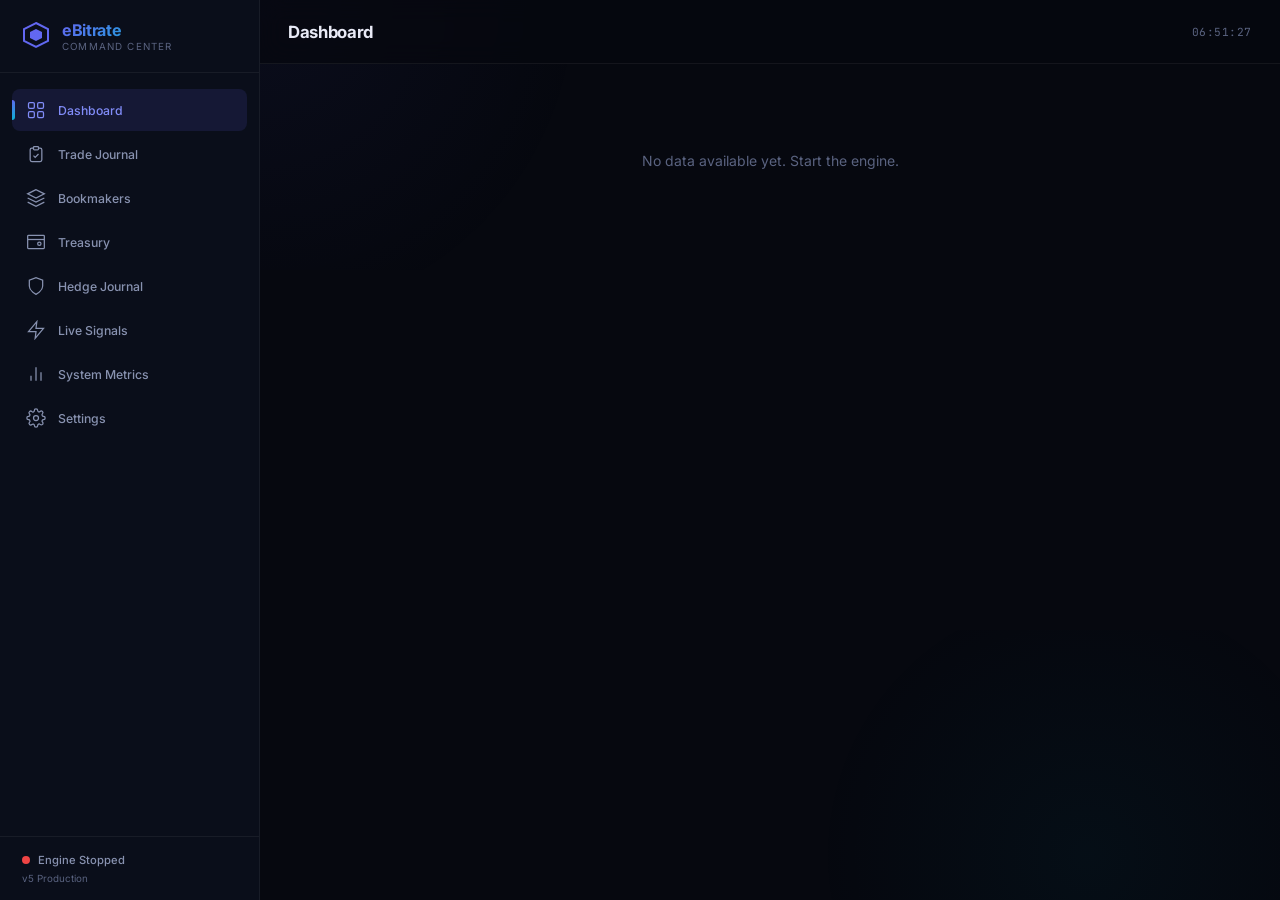
==== frontend/index.html @ 823dd06a "Initial commit - Connected Arb Engine and Dashboard" ====
<!DOCTYPE html>
<html lang="en">
<head>
    <meta charset="UTF-8">
    <meta name="viewport" content="width=device-width, initial-scale=1.0">
    <title>eBitrate — Arbitrage Command Center</title>
    <meta name="description" content="Real-time arbitrage trading dashboard for cross-bookmaker execution">
    <link rel="preconnect" href="https://fonts.googleapis.com">
    <link rel="preconnect" href="https://fonts.gstatic.com" crossorigin>
    <link href="https://fonts.googleapis.com/css2?family=Inter:wght@300;400;500;600;700;800&family=JetBrains+Mono:wght@400;500;600&display=swap" rel="stylesheet">
    <link rel="stylesheet" href="style.css">
</head>
<body>
    <!-- Sidebar Navigation -->
    <aside class="sidebar" id="sidebar">
        <div class="sidebar-brand">
            <div class="brand-icon">
                <svg width="28" height="28" viewBox="0 0 28 28" fill="none">
                    <path d="M14 2L26 8V20L14 26L2 20V8L14 2Z" stroke="url(#grad1)" stroke-width="2" fill="none"/>
                    <path d="M14 8L20 11V17L14 20L8 17V11L14 8Z" fill="url(#grad1)"/>
                    <defs><linearGradient id="grad1" x1="0" y1="0" x2="28" y2="28">
                        <stop offset="0%" stop-color="#6366f1"/>
                        <stop offset="100%" stop-color="#06b6d4"/>
                    </linearGradient></defs>
                </svg>
            </div>
            <div class="brand-text">
                <span class="brand-name">eBitrate</span>
                <span class="brand-sub">Command Center</span>
            </div>
        </div>

        <nav class="sidebar-nav">
            <a href="#dashboard" class="nav-item active" data-page="dashboard">
                <svg class="nav-icon" viewBox="0 0 24 24" fill="none" stroke="currentColor" stroke-width="1.5"><rect x="3" y="3" width="7" height="7" rx="1.5"/><rect x="14" y="3" width="7" height="7" rx="1.5"/><rect x="3" y="14" width="7" height="7" rx="1.5"/><rect x="14" y="14" width="7" height="7" rx="1.5"/></svg>
                <span>Dashboard</span>
            </a>
            <a href="#trades" class="nav-item" data-page="trades">
                <svg class="nav-icon" viewBox="0 0 24 24" fill="none" stroke="currentColor" stroke-width="1.5"><path d="M9 5H7a2 2 0 00-2 2v12a2 2 0 002 2h10a2 2 0 002-2V7a2 2 0 00-2-2h-2"/><rect x="9" y="3" width="6" height="4" rx="1"/><path d="M9 14l2 2 4-4"/></svg>
                <span>Trade Journal</span>
            </a>
            <a href="#bookmakers" class="nav-item" data-page="bookmakers">
                <svg class="nav-icon" viewBox="0 0 24 24" fill="none" stroke="currentColor" stroke-width="1.5"><path d="M12 2L2 7l10 5 10-5-10-5z"/><path d="M2 17l10 5 10-5"/><path d="M2 12l10 5 10-5"/></svg>
                <span>Bookmakers</span>
            </a>
            <a href="#treasury" class="nav-item" data-page="treasury">
                <svg class="nav-icon" viewBox="0 0 24 24" fill="none" stroke="currentColor" stroke-width="1.5"><path d="M21 4H3a1 1 0 00-1 1v14a1 1 0 001 1h18a1 1 0 001-1V5a1 1 0 00-1-1z"/><path d="M2 9h20"/><circle cx="16" cy="14" r="2"/></svg>
                <span>Treasury</span>
            </a>
            <a href="#hedges" class="nav-item" data-page="hedges">
                <svg class="nav-icon" viewBox="0 0 24 24" fill="none" stroke="currentColor" stroke-width="1.5"><path d="M12 22s8-4 8-10V5l-8-3-8 3v7c0 6 8 10 8 10z"/></svg>
                <span>Hedge Journal</span>
            </a>
            <a href="#signals" class="nav-item" data-page="signals">
                <svg class="nav-icon" viewBox="0 0 24 24" fill="none" stroke="currentColor" stroke-width="1.5"><polygon points="13 2 3 14 12 14 11 22 21 10 12 10 13 2"></polygon></svg>
                <span>Live Signals</span>
            </a>
            <a href="#metrics" class="nav-item" data-page="metrics">
                <svg class="nav-icon" viewBox="0 0 24 24" fill="none" stroke="currentColor" stroke-width="1.5"><path d="M18 20V10"/><path d="M12 20V4"/><path d="M6 20v-6"/></svg>
                <span>System Metrics</span>
            </a>
            <a href="#settings" class="nav-item" data-page="settings">
                <svg class="nav-icon" viewBox="0 0 24 24" fill="none" stroke="currentColor" stroke-width="1.5"><circle cx="12" cy="12" r="3"/><path d="M19.4 15a1.65 1.65 0 00.33 1.82l.06.06a2 2 0 010 2.83 2 2 0 01-2.83 0l-.06-.06a1.65 1.65 0 00-1.82-.33 1.65 1.65 0 00-1 1.51V21a2 2 0 01-4 0v-.09A1.65 1.65 0 009 19.4a1.65 1.65 0 00-1.82.33l-.06.06a2 2 0 01-2.83-2.83l.06-.06A1.65 1.65 0 004.68 15a1.65 1.65 0 00-1.51-1H3a2 2 0 010-4h.09A1.65 1.65 0 004.6 9a1.65 1.65 0 00-.33-1.82l-.06-.06a2 2 0 012.83-2.83l.06.06A1.65 1.65 0 009 4.68a1.65 1.65 0 001-1.51V3a2 2 0 014 0v.09a1.65 1.65 0 001 1.51 1.65 1.65 0 001.82-.33l.06-.06a2 2 0 012.83 2.83l-.06.06A1.65 1.65 0 0019.4 9a1.65 1.65 0 001.51 1H21a2 2 0 010 4h-.09a1.65 1.65 0 00-1.51 1z"/></svg>
                <span>Settings</span>
            </a>
        </nav>

        <div class="sidebar-footer">
            <div class="engine-status" id="engine-status">
                <span class="status-dot"></span>
                <span class="status-text">Connecting...</span>
            </div>
            <div class="sidebar-version">v5 Production</div>
        </div>
    </aside>

    <!-- Main Content -->
    <main class="main-content" id="main-content">
        <header class="top-bar">
            <button class="menu-toggle" id="menu-toggle" aria-label="Toggle menu">
                <svg viewBox="0 0 24 24" fill="none" stroke="currentColor" stroke-width="2"><path d="M3 12h18M3 6h18M3 18h18"/></svg>
            </button>
            <h1 class="page-title" id="page-title">Dashboard</h1>
            <div class="top-bar-right">
                <div class="refresh-indicator" id="refresh-indicator">
                    <svg class="spin-icon" viewBox="0 0 24 24" fill="none" stroke="currentColor" stroke-width="2"><path d="M21 12a9 9 0 11-6.22-8.56"/><path d="M21 3v5h-5"/></svg>
                </div>
                <div class="top-bar-clock" id="top-clock"></div>
            </div>
        </header>

        <div class="page-container" id="page-container">
            <!-- Pages rendered dynamically by app.js -->
            <div class="loading-state">
                <div class="loader"></div>
                <p>Loading dashboard...</p>
            </div>
        </div>
    </main>

    <script src="app.js"></script>
</body>
</html>
---- frontend/style.css ----
/* ═══════════════════════════════════════════════════════════════
   eBitrate — Command Center Design System
   Dark glassmorphism + gradient accents + micro-animations
   ═══════════════════════════════════════════════════════════════ */

/* ── Reset & Variables ──────────────────────────────────────── */
*, *::before, *::after { box-sizing: border-box; margin: 0; padding: 0; }

:root {
    /* Surface */
    --bg-root:        #06080f;
    --bg-sidebar:     #0a0e1a;
    --bg-card:        rgba(15, 20, 40, 0.65);
    --bg-card-hover:  rgba(20, 28, 55, 0.75);
    --bg-input:       rgba(15, 18, 35, 0.8);
    --bg-table-row:   rgba(12, 16, 30, 0.5);
    --bg-table-hover: rgba(25, 32, 60, 0.6);

    /* Borders */
    --border:         rgba(99, 102, 241, 0.12);
    --border-bright:  rgba(99, 102, 241, 0.3);
    --glass-border:   rgba(255, 255, 255, 0.06);

    /* Text */
    --text-primary:   #e8eaf6;
    --text-secondary: #8892b0;
    --text-muted:     #5a6380;
    --text-inverse:   #0a0e1a;

    /* Accents */
    --accent:         #6366f1;
    --accent-bright:  #818cf8;
    --accent-glow:    rgba(99, 102, 241, 0.25);
    --cyan:           #06b6d4;
    --cyan-glow:      rgba(6, 182, 212, 0.2);

    /* Semantic */
    --green:          #10b981;
    --green-soft:     rgba(16, 185, 129, 0.15);
    --red:            #ef4444;
    --red-soft:       rgba(239, 68, 68, 0.15);
    --amber:          #f59e0b;
    --amber-soft:     rgba(245, 158, 11, 0.15);
    --blue:           #3b82f6;
    --blue-soft:      rgba(59, 130, 246, 0.15);

    /* Gradients */
    --gradient-brand: linear-gradient(135deg, #6366f1 0%, #06b6d4 100%);
    --gradient-pnl:   linear-gradient(135deg, #10b981 0%, #06b6d4 100%);
    --gradient-loss:  linear-gradient(135deg, #ef4444 0%, #f59e0b 100%);
    --gradient-card:  linear-gradient(135deg, rgba(99, 102, 241, 0.08) 0%, rgba(6, 182, 212, 0.04) 100%);

    /* Shadows */
    --shadow-sm:      0 1px 3px rgba(0,0,0,0.4);
    --shadow-md:      0 4px 14px rgba(0,0,0,0.5);
    --shadow-lg:      0 8px 30px rgba(0,0,0,0.6);
    --shadow-glow:    0 0 20px var(--accent-glow);

    /* Layout */
    --sidebar-w:      260px;
    --topbar-h:       64px;
    --radius:         12px;
    --radius-sm:      8px;
    --radius-xs:      6px;

    /* Typography */
    --font-sans:      'Inter', -apple-system, BlinkMacSystemFont, sans-serif;
    --font-mono:      'JetBrains Mono', 'Fira Code', monospace;
}

html { font-size: 14px; }

body {
    font-family: var(--font-sans);
    background: var(--bg-root);
    color: var(--text-primary);
    display: flex;
    min-height: 100vh;
    overflow-x: hidden;
    -webkit-font-smoothing: antialiased;
}

/* Ambient background glow */
body::before {
    content: '';
    position: fixed;
    top: -30%;
    left: -10%;
    width: 60%;
    height: 60%;
    background: radial-gradient(circle, rgba(99, 102, 241, 0.06) 0%, transparent 70%);
    pointer-events: none;
    z-index: 0;
}
body::after {
    content: '';
    position: fixed;
    bottom: -20%;
    right: -10%;
    width: 50%;
    height: 50%;
    background: radial-gradient(circle, rgba(6, 182, 212, 0.04) 0%, transparent 70%);
    pointer-events: none;
    z-index: 0;
}


/* ── Sidebar ────────────────────────────────────────────────── */
.sidebar {
    width: var(--sidebar-w);
    min-height: 100vh;
    background: var(--bg-sidebar);
    border-right: 1px solid var(--glass-border);
    display: flex;
    flex-direction: column;
    position: fixed;
    left: 0;
    top: 0;
    bottom: 0;
    z-index: 100;
    transition: transform 0.3s cubic-bezier(0.4, 0, 0.2, 1);
}

.sidebar-brand {
    display: flex;
    align-items: center;
    gap: 12px;
    padding: 20px 22px;
    border-bottom: 1px solid var(--glass-border);
}
.brand-icon { flex-shrink: 0; }
.brand-text { display: flex; flex-direction: column; }
.brand-name {
    font-size: 1.15rem;
    font-weight: 700;
    background: var(--gradient-brand);
    -webkit-background-clip: text;
    -webkit-text-fill-color: transparent;
    background-clip: text;
    letter-spacing: -0.02em;
}
.brand-sub {
    font-size: 0.7rem;
    color: var(--text-muted);
    text-transform: uppercase;
    letter-spacing: 0.12em;
    margin-top: 1px;
}

.sidebar-nav {
    flex: 1;
    padding: 16px 12px;
    display: flex;
    flex-direction: column;
    gap: 2px;
}
.nav-item {
    display: flex;
    align-items: center;
    gap: 12px;
    padding: 11px 14px;
    border-radius: var(--radius-sm);
    color: var(--text-secondary);
    text-decoration: none;
    font-size: 0.875rem;
    font-weight: 500;
    transition: all 0.2s ease;
    position: relative;
}
.nav-item:hover {
    color: var(--text-primary);
    background: rgba(99, 102, 241, 0.08);
}
.nav-item.active {
    color: var(--accent-bright);
    background: rgba(99, 102, 241, 0.12);
}
.nav-item.active::before {
    content: '';
    position: absolute;
    left: 0;
    top: 50%;
    transform: translateY(-50%);
    width: 3px;
    height: 20px;
    background: var(--gradient-brand);
    border-radius: 0 3px 3px 0;
}
.nav-icon { width: 20px; height: 20px; flex-shrink: 0; }

.sidebar-footer {
    padding: 16px 22px;
    border-top: 1px solid var(--glass-border);
}
.engine-status {
    display: flex;
    align-items: center;
    gap: 8px;
    font-size: 0.8rem;
    font-weight: 500;
}
.status-dot {
    width: 8px;
    height: 8px;
    border-radius: 50%;
    background: var(--text-muted);
    transition: background 0.3s;
}
.status-dot.running {
    background: var(--green);
    box-shadow: 0 0 8px rgba(16, 185, 129, 0.5);
    animation: pulse-dot 2s ease-in-out infinite;
}
.status-dot.stopped { background: var(--red); }
.status-text { color: var(--text-secondary); }
.sidebar-version {
    font-size: 0.7rem;
    color: var(--text-muted);
    margin-top: 6px;
}

@keyframes pulse-dot {
    0%, 100% { opacity: 1; }
    50% { opacity: 0.5; }
}


/* ── Main Content ───────────────────────────────────────────── */
.main-content {
    margin-left: var(--sidebar-w);
    flex: 1;
    display: flex;
    flex-direction: column;
    min-height: 100vh;
    position: relative;
    z-index: 1;
}

.top-bar {
    height: var(--topbar-h);
    display: flex;
    align-items: center;
    padding: 0 28px;
    border-bottom: 1px solid var(--glass-border);
    backdrop-filter: blur(12px);
    background: rgba(6, 8, 15, 0.7);
    position: sticky;
    top: 0;
    z-index: 50;
    gap: 16px;
}
.menu-toggle {
    display: none;
    background: none;
    border: none;
    color: var(--text-secondary);
    cursor: pointer;
    padding: 4px;
}
.menu-toggle svg { width: 24px; height: 24px; }
.page-title {
    font-size: 1.2rem;
    font-weight: 700;
    letter-spacing: -0.02em;
    flex: 1;
}
.top-bar-right {
    display: flex;
    align-items: center;
    gap: 16px;
}
.refresh-indicator { color: var(--text-muted); opacity: 0; transition: opacity 0.3s; }
.refresh-indicator.active { opacity: 1; }
.refresh-indicator svg { width: 18px; height: 18px; }
.spin-icon { animation: spin 1s linear infinite; }
@keyframes spin { from { transform: rotate(0deg); } to { transform: rotate(360deg); } }
.top-bar-clock {
    font-family: var(--font-mono);
    font-size: 0.8rem;
    color: var(--text-muted);
    letter-spacing: 0.05em;
}

.page-container {
    flex: 1;
    padding: 28px;
    max-width: 1440px;
}


/* ── Cards ──────────────────────────────────────────────────── */
.card {
    background: var(--bg-card);
    border: 1px solid var(--glass-border);
    border-radius: var(--radius);
    backdrop-filter: blur(10px);
    transition: border-color 0.25s, box-shadow 0.25s;
}
.card:hover {
    border-color: var(--border);
    box-shadow: var(--shadow-md);
}
.card-header {
    padding: 18px 22px;
    border-bottom: 1px solid var(--glass-border);
    display: flex;
    align-items: center;
    justify-content: space-between;
}
.card-title {
    font-size: 0.9rem;
    font-weight: 600;
    color: var(--text-primary);
    letter-spacing: -0.01em;
}
.card-body { padding: 22px; }


/* ── KPI Grid ───────────────────────────────────────────────── */
.kpi-grid {
    display: grid;
    grid-template-columns: repeat(auto-fit, minmax(200px, 1fr));
    gap: 16px;
    margin-bottom: 24px;
}
.kpi-card {
    background: var(--gradient-card);
    border: 1px solid var(--glass-border);
    border-radius: var(--radius);
    padding: 22px;
    backdrop-filter: blur(10px);
    transition: all 0.25s;
    position: relative;
    overflow: hidden;
}
.kpi-card:hover {
    border-color: var(--border-bright);
    box-shadow: var(--shadow-glow);
    transform: translateY(-2px);
}
.kpi-card::after {
    content: '';
    position: absolute;
    top: 0;
    right: 0;
    width: 80px;
    height: 80px;
    background: radial-gradient(circle, var(--accent-glow) 0%, transparent 70%);
    opacity: 0;
    transition: opacity 0.3s;
}
.kpi-card:hover::after { opacity: 1; }
.kpi-label {
    font-size: 0.75rem;
    font-weight: 500;
    text-transform: uppercase;
    letter-spacing: 0.08em;
    color: var(--text-muted);
    margin-bottom: 10px;
}
.kpi-value {
    font-size: 1.8rem;
    font-weight: 800;
    letter-spacing: -0.03em;
    line-height: 1;
    margin-bottom: 6px;
}
.kpi-value.positive { color: var(--green); }
.kpi-value.negative { color: var(--red); }
.kpi-value.neutral  { color: var(--text-primary); }
.kpi-sub {
    font-size: 0.75rem;
    color: var(--text-muted);
}


/* ── Grid Layouts ───────────────────────────────────────────── */
.grid-2 {
    display: grid;
    grid-template-columns: 1fr 1fr;
    gap: 20px;
    margin-bottom: 24px;
}
.grid-3 {
    display: grid;
    grid-template-columns: repeat(3, 1fr);
    gap: 20px;
    margin-bottom: 24px;
}
.grid-wide {
    display: grid;
    grid-template-columns: 2fr 1fr;
    gap: 20px;
    margin-bottom: 24px;
}
.full-width { margin-bottom: 24px; }


/* ── Tables ─────────────────────────────────────────────────── */
.data-table {
    width: 100%;
    border-collapse: collapse;
    font-size: 0.82rem;
}
.data-table thead th {
    padding: 12px 16px;
    text-align: left;
    font-size: 0.7rem;
    font-weight: 600;
    text-transform: uppercase;
    letter-spacing: 0.08em;
    color: var(--text-muted);
    border-bottom: 1px solid var(--glass-border);
    position: sticky;
    top: 0;
    background: var(--bg-card);
}
.data-table tbody tr {
    border-bottom: 1px solid rgba(255,255,255,0.03);
    transition: background 0.15s;
}
.data-table tbody tr:hover {
    background: var(--bg-table-hover);
}
.data-table td {
    padding: 12px 16px;
    color: var(--text-secondary);
    white-space: nowrap;
}
.data-table td.mono {
    font-family: var(--font-mono);
    font-size: 0.78rem;
}


/* ── Badges ─────────────────────────────────────────────────── */
.badge {
    display: inline-flex;
    align-items: center;
    padding: 3px 10px;
    border-radius: 20px;
    font-size: 0.7rem;
    font-weight: 600;
    text-transform: uppercase;
    letter-spacing: 0.05em;
    transition: all 0.3s ease;
}
.badge-success { background: var(--green-soft); color: var(--green); box-shadow: 0 0 8px rgba(16, 185, 129, 0.2); }
.badge-danger  { background: var(--red-soft); color: var(--red); box-shadow: 0 0 8px rgba(239, 68, 68, 0.2); }
.badge-warning { background: var(--amber-soft); color: var(--amber); }
.badge-info    { background: var(--blue-soft); color: var(--blue); }
.badge-muted   { background: rgba(90,99,128,0.15); color: var(--text-muted); }

@keyframes pulse-glow {
    0%, 100% { box-shadow: 0 0 8px rgba(34, 197, 94, 0.2); }
    50% { box-shadow: 0 0 16px rgba(34, 197, 94, 0.6); }
}
.pulse-active {
    animation: pulse-glow 2s infinite;
}


/* ── Health Gauge ───────────────────────────────────────────── */
.gauge-wrap {
    display: flex;
    align-items: center;
    gap: 10px;
}
.gauge-bar {
    flex: 1;
    height: 6px;
    background: rgba(255,255,255,0.06);
    border-radius: 3px;
    overflow: hidden;
}
.gauge-fill {
    height: 100%;
    border-radius: 3px;
    transition: width 0.5s ease;
}
.gauge-fill.high   { background: var(--gradient-pnl); }
.gauge-fill.medium { background: linear-gradient(90deg, var(--amber), var(--green)); }
.gauge-fill.low    { background: var(--gradient-loss); }
.gauge-value {
    font-family: var(--font-mono);
    font-size: 0.78rem;
    font-weight: 600;
    min-width: 38px;
    text-align: right;
}


/* ── Chart Container ────────────────────────────────────────── */
.chart-container {
    position: relative;
    width: 100%;
    height: 220px;
}
.chart-container canvas {
    width: 100% !important;
    height: 100% !important;
}


/* ── Bookmaker Cards ────────────────────────────────────────── */
.bm-card {
    background: var(--bg-card);
    border: 1px solid var(--glass-border);
    border-radius: var(--radius);
    padding: 24px;
    transition: all 0.25s;
}
.bm-card:hover {
    border-color: var(--border-bright);
    box-shadow: var(--shadow-glow);
    transform: translateY(-2px);
}
.bm-card-name {
    font-size: 1rem;
    font-weight: 700;
    text-transform: capitalize;
    margin-bottom: 16px;
    display: flex;
    align-items: center;
    gap: 8px;
}
.bm-card-name .dot {
    width: 10px;
    height: 10px;
    border-radius: 50%;
}
.bm-stat-row {
    display: flex;
    justify-content: space-between;
    align-items: center;
    padding: 8px 0;
    border-bottom: 1px solid rgba(255,255,255,0.04);
}
.bm-stat-row:last-child { border-bottom: none; }
.bm-stat-label {
    font-size: 0.78rem;
    color: var(--text-muted);
}
.bm-stat-value {
    font-family: var(--font-mono);
    font-size: 0.82rem;
    font-weight: 600;
}


/* ── Treasury Cards ─────────────────────────────────────────── */
.treasury-card {
    background: var(--gradient-card);
    border: 1px solid var(--glass-border);
    border-radius: var(--radius);
    padding: 28px;
    text-align: center;
    transition: all 0.25s;
}
.treasury-card:hover {
    border-color: var(--border-bright);
    transform: translateY(-2px);
}
.treasury-bm-name {
    font-size: 0.75rem;
    font-weight: 600;
    text-transform: uppercase;
    letter-spacing: 0.1em;
    color: var(--text-muted);
    margin-bottom: 12px;
}
.treasury-balance {
    font-size: 2rem;
    font-weight: 800;
    background: var(--gradient-brand);
    -webkit-background-clip: text;
    -webkit-text-fill-color: transparent;
    background-clip: text;
    letter-spacing: -0.02em;
}
.treasury-currency {
    font-size: 0.75rem;
    color: var(--text-muted);
    margin-top: 4px;
}


/* ── Settings Grid ──────────────────────────────────────────── */
.settings-grid {
    display: grid;
    grid-template-columns: repeat(auto-fit, minmax(280px, 1fr));
    gap: 16px;
}
.setting-item {
    display: flex;
    justify-content: space-between;
    align-items: center;
    padding: 14px 18px;
    background: var(--bg-card);
    border: 1px solid var(--glass-border);
    border-radius: var(--radius-sm);
}
.setting-key {
    font-size: 0.78rem;
    font-weight: 500;
    color: var(--text-secondary);
}
.setting-value {
    font-family: var(--font-mono);
    font-size: 0.78rem;
    font-weight: 600;
    color: var(--accent-bright);
    background: rgba(99, 102, 241, 0.08);
    padding: 3px 10px;
    border-radius: var(--radius-xs);
}


/* ── Filter Bar ─────────────────────────────────────────────── */
.filter-bar {
    display: flex;
    gap: 10px;
    margin-bottom: 18px;
    flex-wrap: wrap;
}
.filter-btn {
    padding: 7px 16px;
    border: 1px solid var(--glass-border);
    border-radius: 20px;
    background: transparent;
    color: var(--text-secondary);
    font-size: 0.78rem;
    font-weight: 500;
    cursor: pointer;
    transition: all 0.2s;
    font-family: var(--font-sans);
}
.filter-btn:hover {
    border-color: var(--border-bright);
    color: var(--text-primary);
}
.filter-btn.active {
    background: var(--accent);
    border-color: var(--accent);
    color: #fff;
}


/* ── Empty / Loading States ─────────────────────────────────── */
.loading-state {
    display: flex;
    flex-direction: column;
    align-items: center;
    justify-content: center;
    padding: 80px 0;
    color: var(--text-muted);
    gap: 16px;
}
.loader {
    width: 32px;
    height: 32px;
    border: 3px solid var(--glass-border);
    border-top-color: var(--accent);
    border-radius: 50%;
    animation: spin 0.8s linear infinite;
}
.empty-state {
    text-align: center;
    padding: 60px 20px;
    color: var(--text-muted);
}
.empty-state svg {
    width: 48px;
    height: 48px;
    margin-bottom: 12px;
    opacity: 0.3;
}


/* ── Scrollbar ──────────────────────────────────────────────── */
::-webkit-scrollbar { width: 6px; height: 6px; }
::-webkit-scrollbar-track { background: transparent; }
::-webkit-scrollbar-thumb { background: rgba(99, 102, 241, 0.2); border-radius: 3px; }
::-webkit-scrollbar-thumb:hover { background: rgba(99, 102, 241, 0.4); }


/* ── Responsive ─────────────────────────────────────────────── */
@media (max-width: 1024px) {
    .grid-2, .grid-3, .grid-wide { grid-template-columns: 1fr; }
    .kpi-grid { grid-template-columns: repeat(auto-fit, minmax(160px, 1fr)); }
}

@media (max-width: 768px) {
    .sidebar {
        transform: translateX(-100%);
    }
    .sidebar.open {
        transform: translateX(0);
        box-shadow: var(--shadow-lg);
    }
    .main-content { margin-left: 0; }
    .menu-toggle { display: block; }
    .page-container { padding: 16px; }
    .kpi-value { font-size: 1.4rem; }
}


/* ── Animations ─────────────────────────────────────────────── */
@keyframes fadeInUp {
    from { opacity: 0; transform: translateY(12px); }
    to   { opacity: 1; transform: translateY(0); }
}
.fade-in {
    animation: fadeInUp 0.35s cubic-bezier(0.4, 0, 0.2, 1) both;
}
.fade-in-delay-1 { animation-delay: 0.05s; }
.fade-in-delay-2 { animation-delay: 0.10s; }
.fade-in-delay-3 { animation-delay: 0.15s; }
.fade-in-delay-4 { animation-delay: 0.20s; }

/* ── Table overflow wrapper ─────────────────────────────────── */
.table-scroll {
    overflow-x: auto;
    max-height: 520px;
    overflow-y: auto;
}
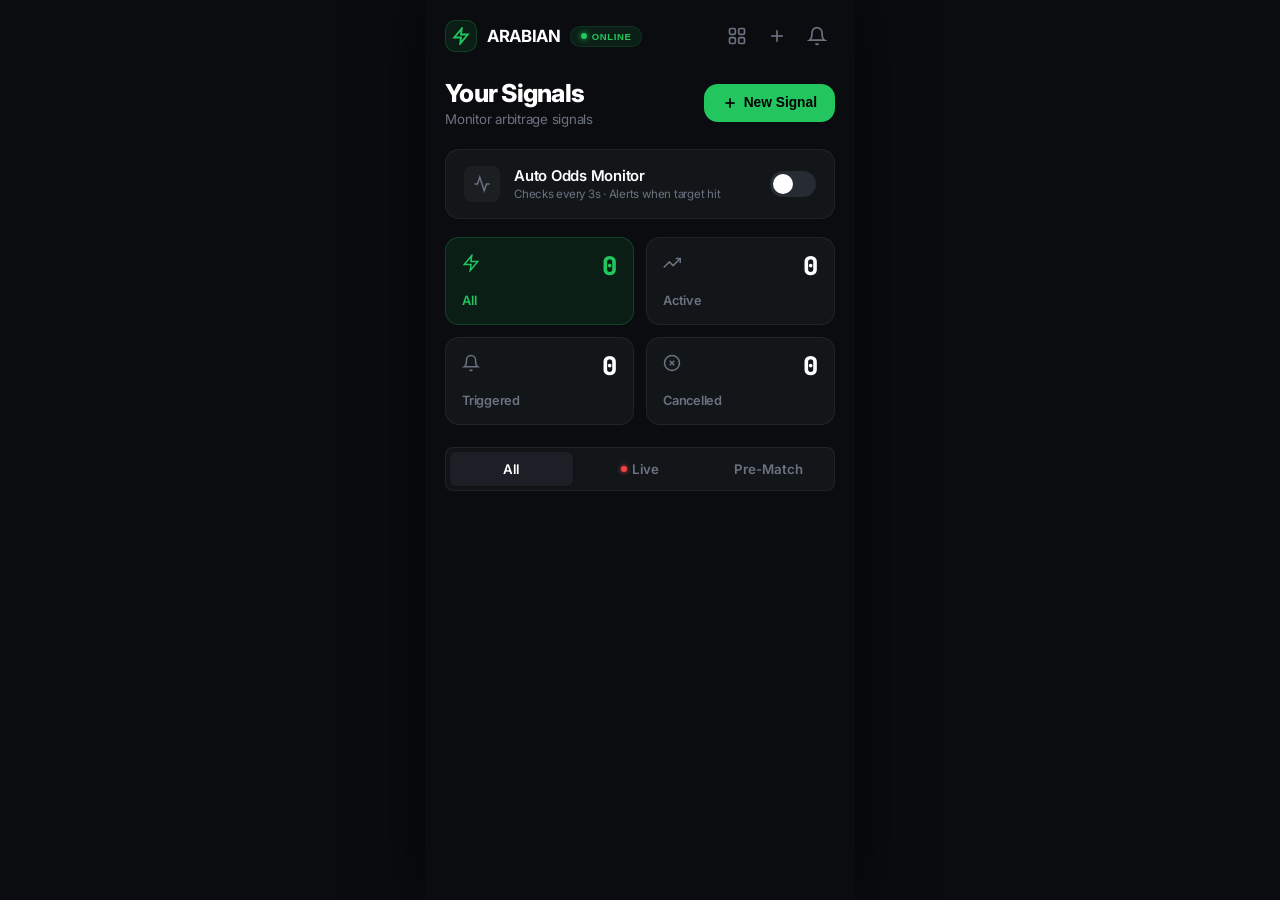
==== commit fddb3555: "feat: complete UI redesign, Vercel readiness, and API endpoints" ====
--- a/frontend/index.html
+++ b/frontend/index.html
@@ -2,102 +2,316 @@
 <html lang="en">
 <head>
     <meta charset="UTF-8">
-    <meta name="viewport" content="width=device-width, initial-scale=1.0">
-    <title>eBitrate — Arbitrage Command Center</title>
-    <meta name="description" content="Real-time arbitrage trading dashboard for cross-bookmaker execution">
+    <meta name="viewport" content="width=device-width, initial-scale=1.0, maximum-scale=1.0, user-scalable=no">
+    <title>ARABIAN Arb Engine</title>
+    <meta name="description" content="ARABIAN Arb Engine — Real-time arbitrage signal monitor.">
     <link rel="preconnect" href="https://fonts.googleapis.com">
     <link rel="preconnect" href="https://fonts.gstatic.com" crossorigin>
-    <link href="https://fonts.googleapis.com/css2?family=Inter:wght@300;400;500;600;700;800&family=JetBrains+Mono:wght@400;500;600&display=swap" rel="stylesheet">
+    <link href="https://fonts.googleapis.com/css2?family=Inter:wght@400;500;600;700;800&family=JetBrains+Mono:wght@500;700&display=swap" rel="stylesheet">
     <link rel="stylesheet" href="style.css">
 </head>
 <body>
-    <!-- Sidebar Navigation -->
-    <aside class="sidebar" id="sidebar">
-        <div class="sidebar-brand">
-            <div class="brand-icon">
-                <svg width="28" height="28" viewBox="0 0 28 28" fill="none">
-                    <path d="M14 2L26 8V20L14 26L2 20V8L14 2Z" stroke="url(#grad1)" stroke-width="2" fill="none"/>
-                    <path d="M14 8L20 11V17L14 20L8 17V11L14 8Z" fill="url(#grad1)"/>
-                    <defs><linearGradient id="grad1" x1="0" y1="0" x2="28" y2="28">
-                        <stop offset="0%" stop-color="#6366f1"/>
-                        <stop offset="100%" stop-color="#06b6d4"/>
-                    </linearGradient></defs>
-                </svg>
-            </div>
-            <div class="brand-text">
-                <span class="brand-name">eBitrate</span>
-                <span class="brand-sub">Command Center</span>
-            </div>
-        </div>
-
-        <nav class="sidebar-nav">
-            <a href="#dashboard" class="nav-item active" data-page="dashboard">
-                <svg class="nav-icon" viewBox="0 0 24 24" fill="none" stroke="currentColor" stroke-width="1.5"><rect x="3" y="3" width="7" height="7" rx="1.5"/><rect x="14" y="3" width="7" height="7" rx="1.5"/><rect x="3" y="14" width="7" height="7" rx="1.5"/><rect x="14" y="14" width="7" height="7" rx="1.5"/></svg>
-                <span>Dashboard</span>
-            </a>
-            <a href="#trades" class="nav-item" data-page="trades">
-                <svg class="nav-icon" viewBox="0 0 24 24" fill="none" stroke="currentColor" stroke-width="1.5"><path d="M9 5H7a2 2 0 00-2 2v12a2 2 0 002 2h10a2 2 0 002-2V7a2 2 0 00-2-2h-2"/><rect x="9" y="3" width="6" height="4" rx="1"/><path d="M9 14l2 2 4-4"/></svg>
-                <span>Trade Journal</span>
-            </a>
-            <a href="#bookmakers" class="nav-item" data-page="bookmakers">
-                <svg class="nav-icon" viewBox="0 0 24 24" fill="none" stroke="currentColor" stroke-width="1.5"><path d="M12 2L2 7l10 5 10-5-10-5z"/><path d="M2 17l10 5 10-5"/><path d="M2 12l10 5 10-5"/></svg>
-                <span>Bookmakers</span>
-            </a>
-            <a href="#treasury" class="nav-item" data-page="treasury">
-                <svg class="nav-icon" viewBox="0 0 24 24" fill="none" stroke="currentColor" stroke-width="1.5"><path d="M21 4H3a1 1 0 00-1 1v14a1 1 0 001 1h18a1 1 0 001-1V5a1 1 0 00-1-1z"/><path d="M2 9h20"/><circle cx="16" cy="14" r="2"/></svg>
-                <span>Treasury</span>
-            </a>
-            <a href="#hedges" class="nav-item" data-page="hedges">
-                <svg class="nav-icon" viewBox="0 0 24 24" fill="none" stroke="currentColor" stroke-width="1.5"><path d="M12 22s8-4 8-10V5l-8-3-8 3v7c0 6 8 10 8 10z"/></svg>
-                <span>Hedge Journal</span>
-            </a>
-            <a href="#signals" class="nav-item" data-page="signals">
-                <svg class="nav-icon" viewBox="0 0 24 24" fill="none" stroke="currentColor" stroke-width="1.5"><polygon points="13 2 3 14 12 14 11 22 21 10 12 10 13 2"></polygon></svg>
-                <span>Live Signals</span>
-            </a>
-            <a href="#metrics" class="nav-item" data-page="metrics">
-                <svg class="nav-icon" viewBox="0 0 24 24" fill="none" stroke="currentColor" stroke-width="1.5"><path d="M18 20V10"/><path d="M12 20V4"/><path d="M6 20v-6"/></svg>
-                <span>System Metrics</span>
-            </a>
-            <a href="#settings" class="nav-item" data-page="settings">
-                <svg class="nav-icon" viewBox="0 0 24 24" fill="none" stroke="currentColor" stroke-width="1.5"><circle cx="12" cy="12" r="3"/><path d="M19.4 15a1.65 1.65 0 00.33 1.82l.06.06a2 2 0 010 2.83 2 2 0 01-2.83 0l-.06-.06a1.65 1.65 0 00-1.82-.33 1.65 1.65 0 00-1 1.51V21a2 2 0 01-4 0v-.09A1.65 1.65 0 009 19.4a1.65 1.65 0 00-1.82.33l-.06.06a2 2 0 01-2.83-2.83l.06-.06A1.65 1.65 0 004.68 15a1.65 1.65 0 00-1.51-1H3a2 2 0 010-4h.09A1.65 1.65 0 004.6 9a1.65 1.65 0 00-.33-1.82l-.06-.06a2 2 0 012.83-2.83l.06.06A1.65 1.65 0 009 4.68a1.65 1.65 0 001-1.51V3a2 2 0 014 0v.09a1.65 1.65 0 001 1.51 1.65 1.65 0 001.82-.33l.06-.06a2 2 0 012.83 2.83l-.06.06A1.65 1.65 0 0019.4 9a1.65 1.65 0 001.51 1H21a2 2 0 010 4h-.09a1.65 1.65 0 00-1.51 1z"/></svg>
-                <span>Settings</span>
-            </a>
-        </nav>
-
-        <div class="sidebar-footer">
-            <div class="engine-status" id="engine-status">
-                <span class="status-dot"></span>
-                <span class="status-text">Connecting...</span>
-            </div>
-            <div class="sidebar-version">v5 Production</div>
-        </div>
-    </aside>
-
-    <!-- Main Content -->
-    <main class="main-content" id="main-content">
-        <header class="top-bar">
-            <button class="menu-toggle" id="menu-toggle" aria-label="Toggle menu">
-                <svg viewBox="0 0 24 24" fill="none" stroke="currentColor" stroke-width="2"><path d="M3 12h18M3 6h18M3 18h18"/></svg>
-            </button>
-            <h1 class="page-title" id="page-title">Dashboard</h1>
-            <div class="top-bar-right">
-                <div class="refresh-indicator" id="refresh-indicator">
-                    <svg class="spin-icon" viewBox="0 0 24 24" fill="none" stroke="currentColor" stroke-width="2"><path d="M21 12a9 9 0 11-6.22-8.56"/><path d="M21 3v5h-5"/></svg>
-                </div>
-                <div class="top-bar-clock" id="top-clock"></div>
+    <div class="app-container">
+
+        <!-- ── Header ─────────────────────────────────────── -->
+        <header class="app-header">
+            <div class="header-left">
+                <div class="logo-icon">
+                    <svg width="18" height="18" viewBox="0 0 24 24" fill="none" stroke="currentColor" stroke-width="2.5"><path d="M13 2L3 14h9l-1 8 10-12h-9l1-8z"/></svg>
+                </div>
+                <span class="logo-text">ARABIAN</span>
+                <button id="engine-toggle-btn" class="engine-badge online">
+                    <span class="status-dot"></span>
+                    <span class="status-text">ONLINE</span>
+                </button>
+            </div>
+            <div class="header-right">
+                <button class="icon-btn" id="bookmakers-btn" title="Bookmaker Health">
+                    <svg width="20" height="20" viewBox="0 0 24 24" fill="none" stroke="currentColor" stroke-width="2"><rect x="3" y="3" width="7" height="7" rx="1.5"/><rect x="14" y="3" width="7" height="7" rx="1.5"/><rect x="3" y="14" width="7" height="7" rx="1.5"/><rect x="14" y="14" width="7" height="7" rx="1.5"/></svg>
+                </button>
+                <button class="icon-btn" id="header-new-signal-btn" title="New Signal">
+                    <svg width="20" height="20" viewBox="0 0 24 24" fill="none" stroke="currentColor" stroke-width="2"><line x1="12" y1="5" x2="12" y2="19"/><line x1="5" y1="12" x2="19" y2="12"/></svg>
+                </button>
+                <button class="icon-btn notif-btn" id="notif-btn" title="Sound Settings">
+                    <svg width="20" height="20" viewBox="0 0 24 24" fill="none" stroke="currentColor" stroke-width="2"><path d="M18 8A6 6 0 0 0 6 8c0 7-3 9-3 9h18s-3-2-3-9"/><path d="M13.73 21a2 2 0 0 1-3.46 0"/></svg>
+                    <span class="notif-badge" id="notif-badge" style="display:none">0</span>
+                </button>
             </div>
         </header>
 
-        <div class="page-container" id="page-container">
-            <!-- Pages rendered dynamically by app.js -->
-            <div class="loading-state">
-                <div class="loader"></div>
-                <p>Loading dashboard...</p>
-            </div>
-        </div>
-    </main>
-
+        <!-- ── Bookmaker Drawer ────────────────────────────── -->
+        <div class="bm-drawer" id="bm-drawer">
+            <div class="bm-drawer-header">
+                <span class="bm-drawer-title">Bookmaker Health</span>
+                <button class="close-drawer-btn" id="close-drawer-btn">
+                    <svg width="18" height="18" viewBox="0 0 24 24" fill="none" stroke="currentColor" stroke-width="2"><line x1="18" y1="6" x2="6" y2="18"/><line x1="6" y1="6" x2="18" y2="18"/></svg>
+                </button>
+            </div>
+            <div class="bm-list" id="bm-list">
+                <div class="bm-loading">Loading…</div>
+            </div>
+        </div>
+        <div class="drawer-overlay" id="drawer-overlay"></div>
+
+        <!-- ── API Connection Banner (hidden by default) ── -->
+        <div class="api-banner" id="api-banner" style="display:none">
+            <svg width="14" height="14" viewBox="0 0 24 24" fill="none" stroke="currentColor" stroke-width="2"><circle cx="12" cy="12" r="10"/><line x1="12" y1="8" x2="12" y2="12"/><line x1="12" y1="16" x2="12.01" y2="16"/></svg>
+            <span id="api-banner-text">Cannot reach backend — check API server</span>
+            <button id="api-retry-btn">Retry</button>
+        </div>
+
+        <!-- ── Main Content ───────────────────────────────── -->
+        <main class="main-content">
+
+            <!-- Title row -->
+            <div class="title-section">
+                <div>
+                    <h2 class="page-title">Your Signals</h2>
+                    <p class="page-subtitle" id="subtitle-text">Monitor arbitrage signals</p>
+                </div>
+                <button class="btn-new-signal" id="new-signal-btn">
+                    <svg width="16" height="16" viewBox="0 0 24 24" fill="none" stroke="currentColor" stroke-width="2.5"><line x1="12" y1="5" x2="12" y2="19"/><line x1="5" y1="12" x2="19" y2="12"/></svg>
+                    New Signal
+                </button>
+            </div>
+
+            <!-- Auto Odds Monitor -->
+            <div class="monitor-card">
+                <div class="monitor-left">
+                    <div class="monitor-icon">
+                        <svg width="18" height="18" viewBox="0 0 24 24" fill="none" stroke="currentColor" stroke-width="2"><polyline points="22 12 18 12 15 21 9 3 6 12 2 12"/></svg>
+                    </div>
+                    <div>
+                        <div class="monitor-title">Auto Odds Monitor</div>
+                        <div class="monitor-sub">Checks every 3s · Alerts when target hit</div>
+                    </div>
+                </div>
+                <label class="toggle-switch">
+                    <input type="checkbox" id="auto-monitor-toggle">
+                    <span class="slider"></span>
+                </label>
+            </div>
+
+            <!-- Stats Grid 2x2 -->
+            <div class="stats-grid">
+                <div class="stat-card stat-active">
+                    <div class="stat-top">
+                        <svg width="18" height="18" viewBox="0 0 24 24" fill="none" stroke="currentColor" stroke-width="2"><path d="M13 2L3 14h9l-1 8 10-12h-9l1-8z"/></svg>
+                        <span class="stat-number" id="stat-all">0</span>
+                    </div>
+                    <span class="stat-label">All</span>
+                </div>
+                <div class="stat-card">
+                    <div class="stat-top">
+                        <svg width="18" height="18" viewBox="0 0 24 24" fill="none" stroke="currentColor" stroke-width="2"><polyline points="23 6 13.5 15.5 8.5 10.5 1 18"/><polyline points="17 6 23 6 23 12"/></svg>
+                        <span class="stat-number" id="stat-active">0</span>
+                    </div>
+                    <span class="stat-label">Active</span>
+                </div>
+                <div class="stat-card">
+                    <div class="stat-top">
+                        <svg width="18" height="18" viewBox="0 0 24 24" fill="none" stroke="currentColor" stroke-width="2"><path d="M18 8A6 6 0 0 0 6 8c0 7-3 9-3 9h18s-3-2-3-9"/><path d="M13.73 21a2 2 0 0 1-3.46 0"/></svg>
+                        <span class="stat-number" id="stat-triggered">0</span>
+                    </div>
+                    <span class="stat-label">Triggered</span>
+                </div>
+                <div class="stat-card">
+                    <div class="stat-top">
+                        <svg width="18" height="18" viewBox="0 0 24 24" fill="none" stroke="currentColor" stroke-width="2"><circle cx="12" cy="12" r="10"/><line x1="15" y1="9" x2="9" y2="15"/><line x1="9" y1="9" x2="15" y2="15"/></svg>
+                        <span class="stat-number" id="stat-cancelled">0</span>
+                    </div>
+                    <span class="stat-label">Cancelled</span>
+                </div>
+            </div>
+
+            <!-- Filter Tabs -->
+            <div class="filter-tabs" id="filter-tabs">
+                <button class="filter-tab active" data-filter="all">All</button>
+                <button class="filter-tab" data-filter="live">
+                    <span class="live-dot"></span>Live
+                </button>
+                <button class="filter-tab" data-filter="prematch">Pre-Match</button>
+            </div>
+
+            <!-- Signal Cards -->
+            <div class="signals-list" id="signals-list"></div>
+
+        </main>
+    </div>
+
+    <!-- ── Signal Card Template ──────────────────────────── -->
+    <template id="signal-card-template">
+        <div class="signal-card">
+
+            <!-- Card header -->
+            <div class="signal-card-header">
+                <span class="signal-badge">ACTIVE</span>
+                <div class="signal-card-actions">
+                    <button class="card-icon-btn btn-notify" title="Notify">
+                        <svg width="16" height="16" viewBox="0 0 24 24" fill="none" stroke="currentColor" stroke-width="2"><path d="M18 8A6 6 0 0 0 6 8c0 7-3 9-3 9h18s-3-2-3-9"/><path d="M13.73 21a2 2 0 0 1-3.46 0"/></svg>
+                    </button>
+                    <button class="card-icon-btn btn-delete" title="Delete">
+                        <svg width="16" height="16" viewBox="0 0 24 24" fill="none" stroke="currentColor" stroke-width="2"><polyline points="3 6 5 6 21 6"/><path d="M19 6v14a2 2 0 0 1-2 2H7a2 2 0 0 1-2-2V6m3 0V4a2 2 0 0 1 2-2h4a2 2 0 0 1 2 2v2"/></svg>
+                    </button>
+                </div>
+            </div>
+
+            <!-- Match name -->
+            <div class="signal-match"></div>
+
+            <!-- Date/time -->
+            <div class="signal-time">
+                <svg width="13" height="13" viewBox="0 0 24 24" fill="none" stroke="currentColor" stroke-width="2"><circle cx="12" cy="12" r="10"/><polyline points="12 6 12 12 16 14"/></svg>
+                <span class="signal-time-text"></span>
+            </div>
+
+            <!-- Bookmaker tags (engine arbs) -->
+            <div class="bm-tags"></div>
+
+            <!-- Metrics row -->
+            <div class="signal-metrics">
+                <div class="metric-box">
+                    <span class="metric-label">MARKET</span>
+                    <span class="metric-value metric-green metric-market"></span>
+                </div>
+                <div class="metric-box">
+                    <span class="metric-label">EDGE</span>
+                    <span class="metric-value metric-edge"></span>
+                </div>
+                <div class="metric-box">
+                    <span class="metric-label">PROFIT</span>
+                    <span class="metric-value metric-profit"></span>
+                </div>
+            </div>
+
+            <!-- Odds detail (engine arbs) -->
+            <div class="odds-detail">
+                <div class="odds-row">
+                    <span class="odds-bm bm1-label"></span>
+                    <span class="odds-val bm1-odds"></span>
+                    <span class="odds-arrow bm1-dir"></span>
+                </div>
+                <div class="odds-row">
+                    <span class="odds-bm bm2-label"></span>
+                    <span class="odds-val bm2-odds"></span>
+                    <span class="odds-arrow bm2-dir"></span>
+                </div>
+            </div>
+
+            <!-- Update action (manual targets only) -->
+            <div class="update-action">
+                <input type="text" class="odds-input" placeholder="Paste current odds...">
+                <button class="btn-update">Update</button>
+            </div>
+
+        </div>
+    </template>
+
+    <!-- ── New Signal Modal ──────────────────────────────── -->
+    <div class="modal-overlay" id="signal-modal">
+        <div class="modal-sheet">
+            <div class="modal-handle"></div>
+            <div class="modal-header">
+                <h2>New Signal</h2>
+                <button class="close-modal-btn" id="close-modal-btn">&times;</button>
+            </div>
+            <div class="modal-body">
+                <!-- Live Match Search -->
+                <div class="form-group search-group">
+                    <label>Search Match</label>
+                    <div class="search-wrapper">
+                        <svg class="search-icon" width="16" height="16" viewBox="0 0 24 24" fill="none" stroke="currentColor" stroke-width="2"><circle cx="11" cy="11" r="8"/><line x1="21" y1="21" x2="16.65" y2="16.65"/></svg>
+                        <input type="text" id="target-match" class="search-input" placeholder="Search match e.g. Arsenal vs Chelsea" autocomplete="off">
+                        <button class="search-clear" id="search-clear" style="display:none">&times;</button>
+                    </div>
+                    <!-- Dropdown results -->
+                    <div class="search-results" id="search-results" style="display:none"></div>
+                    <!-- Selected match pill -->
+                    <div class="selected-match" id="selected-match" style="display:none">
+                        <span id="selected-match-text"></span>
+                        <button class="deselect-match" id="deselect-match">&times;</button>
+                    </div>
+                </div>
+                <div class="form-group">
+                    <label>Market</label>
+                    <input type="text" id="target-market" placeholder="e.g. Under 3.5">
+                </div>
+                <div class="form-group">
+                    <label>Target Odds</label>
+                    <input type="number" step="0.01" id="target-odds" placeholder="e.g. 2.10">
+                </div>
+                <div class="form-group">
+                    <label>Watch on Bookmakers</label>
+                    <p class="form-hint">Select which bookmakers to monitor</p>
+                    <div class="bm-chips" id="bm-chips"></div>
+                </div>
+                <div class="form-group row-group">
+                    <div>
+                        <label>Auto Monitor</label>
+                        <p class="form-hint">Receive Telegram alerts when odds hit</p>
+                    </div>
+                    <label class="toggle-switch">
+                        <input type="checkbox" id="target-auto-monitor" checked>
+                        <span class="slider"></span>
+                    </label>
+                </div>
+                <button class="btn-primary full-width" id="submit-target-btn">Save Signal</button>
+            </div>
+        </div>
+    </div>
+
+    <!-- ── Sound Modal ──────────────────────────────────── -->
+    <div class="modal-overlay" id="sound-modal">
+        <div class="modal-sheet">
+            <div class="modal-handle"></div>
+            <div class="modal-header">
+                <h2>🔔 Sound & Alerts</h2>
+                <button class="close-modal-btn" id="close-sound-modal-btn">&times;</button>
+            </div>
+            <div class="modal-body">
+                <div class="form-group row-group">
+                    <div>
+                        <label>Enable Alert Sound</label>
+                        <p class="form-hint">Play a sound when a target is hit</p>
+                    </div>
+                    <label class="toggle-switch">
+                        <input type="checkbox" id="sound-enabled-toggle" checked>
+                        <span class="slider"></span>
+                    </label>
+                </div>
+                <div class="form-group" id="tone-picker-group">
+                    <label>Tone</label>
+                    <div class="tone-grid">
+                        <button class="tone-btn selected" data-tone="beep" type="button"><span>📣</span>Beep</button>
+                        <button class="tone-btn" data-tone="double" type="button"><span>📯</span>Double</button>
+                        <button class="tone-btn" data-tone="rising" type="button"><span>🎵</span>Rising</button>
+                        <button class="tone-btn" data-tone="urgent" type="button"><span>🚨</span>Urgent</button>
+                        <button class="tone-btn" data-tone="chime" type="button"><span>🔔</span>Chime</button>
+                        <button class="tone-btn" data-tone="custom" type="button"><span>📂</span>Custom</button>
+                    </div>
+                </div>
+                <div class="form-group" id="custom-upload-group" style="display:none">
+                    <label>Upload Ringtone</label>
+                    <div class="upload-zone" id="upload-zone">
+                        <svg width="24" height="24" viewBox="0 0 24 24" fill="none" stroke="currentColor" stroke-width="1.5"><path d="M21 15v4a2 2 0 0 1-2 2H5a2 2 0 0 1-2-2v-4"/><polyline points="17 8 12 3 7 8"/><line x1="12" y1="3" x2="12" y2="15"/></svg>
+                        <p>Tap to choose audio file</p>
+                        <p class="form-hint" id="upload-filename">No file selected</p>
+                        <input type="file" id="ringtone-file" accept="audio/*" style="display:none">
+                    </div>
+                </div>
+                <div class="form-group">
+                    <label>Volume & Preview</label>
+                    <div class="preview-row">
+                        <input type="range" id="sound-volume" min="0" max="100" value="70" class="vol-slider">
+                        <button class="btn-preview" id="preview-sound-btn" type="button">Test</button>
+                    </div>
+                </div>
+                <button class="btn-primary full-width" id="save-sound-btn">Save Settings</button>
+            </div>
+        </div>
+    </div>
+
+    <script src="config.js"></script>
     <script src="app.js"></script>
 </body>
 </html>
--- a/frontend/style.css
+++ b/frontend/style.css
@@ -1,726 +1,625 @@
-/* ═══════════════════════════════════════════════════════════════
-   eBitrate — Command Center Design System
-   Dark glassmorphism + gradient accents + micro-animations
-   ═══════════════════════════════════════════════════════════════ */
-
-/* ── Reset & Variables ──────────────────────────────────────── */
-*, *::before, *::after { box-sizing: border-box; margin: 0; padding: 0; }
+/* ═══════════════════════════════════════════════════
+   ARABIAN Arb Engine  ·  ArbSignal-style UI
+   ═══════════════════════════════════════════════════ */
 
 :root {
-    /* Surface */
-    --bg-root:        #06080f;
-    --bg-sidebar:     #0a0e1a;
-    --bg-card:        rgba(15, 20, 40, 0.65);
-    --bg-card-hover:  rgba(20, 28, 55, 0.75);
-    --bg-input:       rgba(15, 18, 35, 0.8);
-    --bg-table-row:   rgba(12, 16, 30, 0.5);
-    --bg-table-hover: rgba(25, 32, 60, 0.6);
-
-    /* Borders */
-    --border:         rgba(99, 102, 241, 0.12);
-    --border-bright:  rgba(99, 102, 241, 0.3);
-    --glass-border:   rgba(255, 255, 255, 0.06);
-
-    /* Text */
-    --text-primary:   #e8eaf6;
-    --text-secondary: #8892b0;
-    --text-muted:     #5a6380;
-    --text-inverse:   #0a0e1a;
-
-    /* Accents */
-    --accent:         #6366f1;
-    --accent-bright:  #818cf8;
-    --accent-glow:    rgba(99, 102, 241, 0.25);
-    --cyan:           #06b6d4;
-    --cyan-glow:      rgba(6, 182, 212, 0.2);
-
-    /* Semantic */
-    --green:          #10b981;
-    --green-soft:     rgba(16, 185, 129, 0.15);
-    --red:            #ef4444;
-    --red-soft:       rgba(239, 68, 68, 0.15);
-    --amber:          #f59e0b;
-    --amber-soft:     rgba(245, 158, 11, 0.15);
-    --blue:           #3b82f6;
-    --blue-soft:      rgba(59, 130, 246, 0.15);
-
-    /* Gradients */
-    --gradient-brand: linear-gradient(135deg, #6366f1 0%, #06b6d4 100%);
-    --gradient-pnl:   linear-gradient(135deg, #10b981 0%, #06b6d4 100%);
-    --gradient-loss:  linear-gradient(135deg, #ef4444 0%, #f59e0b 100%);
-    --gradient-card:  linear-gradient(135deg, rgba(99, 102, 241, 0.08) 0%, rgba(6, 182, 212, 0.04) 100%);
-
-    /* Shadows */
-    --shadow-sm:      0 1px 3px rgba(0,0,0,0.4);
-    --shadow-md:      0 4px 14px rgba(0,0,0,0.5);
-    --shadow-lg:      0 8px 30px rgba(0,0,0,0.6);
-    --shadow-glow:    0 0 20px var(--accent-glow);
-
-    /* Layout */
-    --sidebar-w:      260px;
-    --topbar-h:       64px;
-    --radius:         12px;
-    --radius-sm:      8px;
-    --radius-xs:      6px;
-
-    /* Typography */
-    --font-sans:      'Inter', -apple-system, BlinkMacSystemFont, sans-serif;
-    --font-mono:      'JetBrains Mono', 'Fira Code', monospace;
-}
-
-html { font-size: 14px; }
-
-body {
-    font-family: var(--font-sans);
-    background: var(--bg-root);
-    color: var(--text-primary);
-    display: flex;
+    --bg:            #0A0C0F;
+    --bg-card:       #131619;
+    --bg-input:      #1C1F25;
+    --bg-metric:     #0E1014;
+
+    --text:          #FFFFFF;
+    --text-secondary:#6B7280;
+
+    --green:         #22C55E;
+    --green-bg:      rgba(34,197,94,0.10);
+    --green-border:  rgba(34,197,94,0.22);
+    --green-glow:    rgba(34,197,94,0.15);
+
+    --red:           #EF4444;
+    --red-bg:        rgba(239,68,68,0.10);
+    --yellow:        #FACC15;
+
+    --border:        rgba(255,255,255,0.06);
+    --border-hover:  rgba(255,255,255,0.10);
+
+    --r-sm:  8px;
+    --r-md:  14px;
+    --r-lg:  18px;
+    --r-pill:999px;
+
+    --font: 'Inter', -apple-system, sans-serif;
+    --mono: 'JetBrains Mono', monospace;
+}
+
+*{ margin:0; padding:0; box-sizing:border-box; }
+
+html{ height:100%; }
+
+body{
+    font-family: var(--font);
+    background: var(--bg);
+    color: var(--text);
+    -webkit-font-smoothing: antialiased;
+    min-height: 100%;
+    letter-spacing: -0.015em;
+}
+
+/* ─── App shell ─────────────────────────────────────── */
+.app-container{
+    max-width: 430px;
+    margin: 0 auto;
     min-height: 100vh;
-    overflow-x: hidden;
-    -webkit-font-smoothing: antialiased;
-}
-
-/* Ambient background glow */
-body::before {
-    content: '';
-    position: fixed;
-    top: -30%;
-    left: -10%;
-    width: 60%;
-    height: 60%;
-    background: radial-gradient(circle, rgba(99, 102, 241, 0.06) 0%, transparent 70%);
-    pointer-events: none;
-    z-index: 0;
-}
-body::after {
-    content: '';
-    position: fixed;
-    bottom: -20%;
-    right: -10%;
-    width: 50%;
-    height: 50%;
-    background: radial-gradient(circle, rgba(6, 182, 212, 0.04) 0%, transparent 70%);
-    pointer-events: none;
-    z-index: 0;
-}
-
-
-/* ── Sidebar ────────────────────────────────────────────────── */
-.sidebar {
-    width: var(--sidebar-w);
-    min-height: 100vh;
-    background: var(--bg-sidebar);
-    border-right: 1px solid var(--glass-border);
     display: flex;
     flex-direction: column;
-    position: fixed;
-    left: 0;
-    top: 0;
-    bottom: 0;
-    z-index: 100;
-    transition: transform 0.3s cubic-bezier(0.4, 0, 0.2, 1);
-}
-
-.sidebar-brand {
-    display: flex;
-    align-items: center;
-    gap: 12px;
-    padding: 20px 22px;
-    border-bottom: 1px solid var(--glass-border);
-}
-.brand-icon { flex-shrink: 0; }
-.brand-text { display: flex; flex-direction: column; }
-.brand-name {
-    font-size: 1.15rem;
-    font-weight: 700;
-    background: var(--gradient-brand);
-    -webkit-background-clip: text;
-    -webkit-text-fill-color: transparent;
-    background-clip: text;
-    letter-spacing: -0.02em;
-}
-.brand-sub {
-    font-size: 0.7rem;
-    color: var(--text-muted);
-    text-transform: uppercase;
-    letter-spacing: 0.12em;
-    margin-top: 1px;
-}
-
-.sidebar-nav {
-    flex: 1;
-    padding: 16px 12px;
-    display: flex;
-    flex-direction: column;
-    gap: 2px;
-}
-.nav-item {
-    display: flex;
-    align-items: center;
-    gap: 12px;
-    padding: 11px 14px;
-    border-radius: var(--radius-sm);
-    color: var(--text-secondary);
-    text-decoration: none;
-    font-size: 0.875rem;
-    font-weight: 500;
-    transition: all 0.2s ease;
-    position: relative;
-}
-.nav-item:hover {
-    color: var(--text-primary);
-    background: rgba(99, 102, 241, 0.08);
-}
-.nav-item.active {
-    color: var(--accent-bright);
-    background: rgba(99, 102, 241, 0.12);
-}
-.nav-item.active::before {
-    content: '';
-    position: absolute;
-    left: 0;
-    top: 50%;
-    transform: translateY(-50%);
-    width: 3px;
-    height: 20px;
-    background: var(--gradient-brand);
-    border-radius: 0 3px 3px 0;
-}
-.nav-icon { width: 20px; height: 20px; flex-shrink: 0; }
-
-.sidebar-footer {
-    padding: 16px 22px;
-    border-top: 1px solid var(--glass-border);
-}
-.engine-status {
-    display: flex;
-    align-items: center;
-    gap: 8px;
-    font-size: 0.8rem;
-    font-weight: 500;
-}
-.status-dot {
-    width: 8px;
-    height: 8px;
-    border-radius: 50%;
-    background: var(--text-muted);
-    transition: background 0.3s;
-}
-.status-dot.running {
-    background: var(--green);
-    box-shadow: 0 0 8px rgba(16, 185, 129, 0.5);
-    animation: pulse-dot 2s ease-in-out infinite;
-}
-.status-dot.stopped { background: var(--red); }
-.status-text { color: var(--text-secondary); }
-.sidebar-version {
-    font-size: 0.7rem;
-    color: var(--text-muted);
-    margin-top: 6px;
-}
-
-@keyframes pulse-dot {
-    0%, 100% { opacity: 1; }
-    50% { opacity: 0.5; }
-}
-
-
-/* ── Main Content ───────────────────────────────────────────── */
-.main-content {
-    margin-left: var(--sidebar-w);
-    flex: 1;
-    display: flex;
-    flex-direction: column;
-    min-height: 100vh;
-    position: relative;
-    z-index: 1;
-}
-
-.top-bar {
-    height: var(--topbar-h);
-    display: flex;
-    align-items: center;
-    padding: 0 28px;
-    border-bottom: 1px solid var(--glass-border);
-    backdrop-filter: blur(12px);
-    background: rgba(6, 8, 15, 0.7);
-    position: sticky;
-    top: 0;
-    z-index: 50;
-    gap: 16px;
-}
-.menu-toggle {
-    display: none;
-    background: none;
-    border: none;
-    color: var(--text-secondary);
-    cursor: pointer;
-    padding: 4px;
-}
-.menu-toggle svg { width: 24px; height: 24px; }
-.page-title {
-    font-size: 1.2rem;
-    font-weight: 700;
-    letter-spacing: -0.02em;
-    flex: 1;
-}
-.top-bar-right {
-    display: flex;
-    align-items: center;
-    gap: 16px;
-}
-.refresh-indicator { color: var(--text-muted); opacity: 0; transition: opacity 0.3s; }
-.refresh-indicator.active { opacity: 1; }
-.refresh-indicator svg { width: 18px; height: 18px; }
-.spin-icon { animation: spin 1s linear infinite; }
-@keyframes spin { from { transform: rotate(0deg); } to { transform: rotate(360deg); } }
-.top-bar-clock {
-    font-family: var(--font-mono);
-    font-size: 0.8rem;
-    color: var(--text-muted);
-    letter-spacing: 0.05em;
-}
-
-.page-container {
-    flex: 1;
-    padding: 28px;
-    max-width: 1440px;
-}
-
-
-/* ── Cards ──────────────────────────────────────────────────── */
-.card {
-    background: var(--bg-card);
-    border: 1px solid var(--glass-border);
-    border-radius: var(--radius);
-    backdrop-filter: blur(10px);
-    transition: border-color 0.25s, box-shadow 0.25s;
-}
-.card:hover {
-    border-color: var(--border);
-    box-shadow: var(--shadow-md);
-}
-.card-header {
-    padding: 18px 22px;
-    border-bottom: 1px solid var(--glass-border);
-    display: flex;
-    align-items: center;
-    justify-content: space-between;
-}
-.card-title {
-    font-size: 0.9rem;
-    font-weight: 600;
-    color: var(--text-primary);
-    letter-spacing: -0.01em;
-}
-.card-body { padding: 22px; }
-
-
-/* ── KPI Grid ───────────────────────────────────────────────── */
-.kpi-grid {
-    display: grid;
-    grid-template-columns: repeat(auto-fit, minmax(200px, 1fr));
-    gap: 16px;
-    margin-bottom: 24px;
-}
-.kpi-card {
-    background: var(--gradient-card);
-    border: 1px solid var(--glass-border);
-    border-radius: var(--radius);
-    padding: 22px;
-    backdrop-filter: blur(10px);
-    transition: all 0.25s;
-    position: relative;
-    overflow: hidden;
-}
-.kpi-card:hover {
-    border-color: var(--border-bright);
-    box-shadow: var(--shadow-glow);
-    transform: translateY(-2px);
-}
-.kpi-card::after {
-    content: '';
-    position: absolute;
-    top: 0;
-    right: 0;
-    width: 80px;
-    height: 80px;
-    background: radial-gradient(circle, var(--accent-glow) 0%, transparent 70%);
-    opacity: 0;
-    transition: opacity 0.3s;
-}
-.kpi-card:hover::after { opacity: 1; }
-.kpi-label {
-    font-size: 0.75rem;
-    font-weight: 500;
-    text-transform: uppercase;
-    letter-spacing: 0.08em;
-    color: var(--text-muted);
-    margin-bottom: 10px;
-}
-.kpi-value {
-    font-size: 1.8rem;
-    font-weight: 800;
-    letter-spacing: -0.03em;
-    line-height: 1;
-    margin-bottom: 6px;
-}
-.kpi-value.positive { color: var(--green); }
-.kpi-value.negative { color: var(--red); }
-.kpi-value.neutral  { color: var(--text-primary); }
-.kpi-sub {
-    font-size: 0.75rem;
-    color: var(--text-muted);
-}
-
-
-/* ── Grid Layouts ───────────────────────────────────────────── */
-.grid-2 {
-    display: grid;
-    grid-template-columns: 1fr 1fr;
-    gap: 20px;
-    margin-bottom: 24px;
-}
-.grid-3 {
-    display: grid;
-    grid-template-columns: repeat(3, 1fr);
-    gap: 20px;
-    margin-bottom: 24px;
-}
-.grid-wide {
-    display: grid;
-    grid-template-columns: 2fr 1fr;
-    gap: 20px;
-    margin-bottom: 24px;
-}
-.full-width { margin-bottom: 24px; }
-
-
-/* ── Tables ─────────────────────────────────────────────────── */
-.data-table {
-    width: 100%;
-    border-collapse: collapse;
-    font-size: 0.82rem;
-}
-.data-table thead th {
-    padding: 12px 16px;
-    text-align: left;
-    font-size: 0.7rem;
-    font-weight: 600;
-    text-transform: uppercase;
-    letter-spacing: 0.08em;
-    color: var(--text-muted);
-    border-bottom: 1px solid var(--glass-border);
-    position: sticky;
-    top: 0;
-    background: var(--bg-card);
-}
-.data-table tbody tr {
-    border-bottom: 1px solid rgba(255,255,255,0.03);
-    transition: background 0.15s;
-}
-.data-table tbody tr:hover {
-    background: var(--bg-table-hover);
-}
-.data-table td {
-    padding: 12px 16px;
-    color: var(--text-secondary);
-    white-space: nowrap;
-}
-.data-table td.mono {
-    font-family: var(--font-mono);
-    font-size: 0.78rem;
-}
-
-
-/* ── Badges ─────────────────────────────────────────────────── */
-.badge {
-    display: inline-flex;
-    align-items: center;
-    padding: 3px 10px;
-    border-radius: 20px;
-    font-size: 0.7rem;
-    font-weight: 600;
-    text-transform: uppercase;
-    letter-spacing: 0.05em;
-    transition: all 0.3s ease;
-}
-.badge-success { background: var(--green-soft); color: var(--green); box-shadow: 0 0 8px rgba(16, 185, 129, 0.2); }
-.badge-danger  { background: var(--red-soft); color: var(--red); box-shadow: 0 0 8px rgba(239, 68, 68, 0.2); }
-.badge-warning { background: var(--amber-soft); color: var(--amber); }
-.badge-info    { background: var(--blue-soft); color: var(--blue); }
-.badge-muted   { background: rgba(90,99,128,0.15); color: var(--text-muted); }
-
-@keyframes pulse-glow {
-    0%, 100% { box-shadow: 0 0 8px rgba(34, 197, 94, 0.2); }
-    50% { box-shadow: 0 0 16px rgba(34, 197, 94, 0.6); }
-}
-.pulse-active {
-    animation: pulse-glow 2s infinite;
-}
-
-
-/* ── Health Gauge ───────────────────────────────────────────── */
-.gauge-wrap {
-    display: flex;
-    align-items: center;
-    gap: 10px;
-}
-.gauge-bar {
-    flex: 1;
-    height: 6px;
-    background: rgba(255,255,255,0.06);
-    border-radius: 3px;
-    overflow: hidden;
-}
-.gauge-fill {
-    height: 100%;
-    border-radius: 3px;
-    transition: width 0.5s ease;
-}
-.gauge-fill.high   { background: var(--gradient-pnl); }
-.gauge-fill.medium { background: linear-gradient(90deg, var(--amber), var(--green)); }
-.gauge-fill.low    { background: var(--gradient-loss); }
-.gauge-value {
-    font-family: var(--font-mono);
-    font-size: 0.78rem;
-    font-weight: 600;
-    min-width: 38px;
-    text-align: right;
-}
-
-
-/* ── Chart Container ────────────────────────────────────────── */
-.chart-container {
-    position: relative;
-    width: 100%;
-    height: 220px;
-}
-.chart-container canvas {
-    width: 100% !important;
-    height: 100% !important;
-}
-
-
-/* ── Bookmaker Cards ────────────────────────────────────────── */
-.bm-card {
-    background: var(--bg-card);
-    border: 1px solid var(--glass-border);
-    border-radius: var(--radius);
-    padding: 24px;
-    transition: all 0.25s;
-}
-.bm-card:hover {
-    border-color: var(--border-bright);
-    box-shadow: var(--shadow-glow);
-    transform: translateY(-2px);
-}
-.bm-card-name {
-    font-size: 1rem;
-    font-weight: 700;
-    text-transform: capitalize;
-    margin-bottom: 16px;
-    display: flex;
-    align-items: center;
-    gap: 8px;
-}
-.bm-card-name .dot {
-    width: 10px;
-    height: 10px;
-    border-radius: 50%;
-}
-.bm-stat-row {
+    background: var(--bg);
+    /* subtle center shadow on desktop */
+    box-shadow: 0 0 60px rgba(0,0,0,.7);
+}
+
+/* ─── Header ────────────────────────────────────────── */
+.app-header{
     display: flex;
     justify-content: space-between;
     align-items: center;
-    padding: 8px 0;
-    border-bottom: 1px solid rgba(255,255,255,0.04);
-}
-.bm-stat-row:last-child { border-bottom: none; }
-.bm-stat-label {
-    font-size: 0.78rem;
-    color: var(--text-muted);
-}
-.bm-stat-value {
-    font-family: var(--font-mono);
-    font-size: 0.82rem;
-    font-weight: 600;
-}
-
-
-/* ── Treasury Cards ─────────────────────────────────────────── */
-.treasury-card {
-    background: var(--gradient-card);
-    border: 1px solid var(--glass-border);
-    border-radius: var(--radius);
-    padding: 28px;
-    text-align: center;
-    transition: all 0.25s;
-}
-.treasury-card:hover {
-    border-color: var(--border-bright);
-    transform: translateY(-2px);
-}
-.treasury-bm-name {
-    font-size: 0.75rem;
-    font-weight: 600;
-    text-transform: uppercase;
-    letter-spacing: 0.1em;
-    color: var(--text-muted);
-    margin-bottom: 12px;
-}
-.treasury-balance {
-    font-size: 2rem;
-    font-weight: 800;
-    background: var(--gradient-brand);
-    -webkit-background-clip: text;
-    -webkit-text-fill-color: transparent;
-    background-clip: text;
+    padding: 18px 20px;
+}
+
+.header-left{ display:flex; align-items:center; gap:10px; }
+
+.logo-icon{
+    width:32px; height:32px;
+    background: var(--green-bg);
+    color: var(--green);
+    border: 1px solid var(--green-border);
+    border-radius: 10px;
+    display:flex; align-items:center; justify-content:center;
+}
+
+.logo-text{
+    font-size: 1.05rem;
+    font-weight: 700;
     letter-spacing: -0.02em;
 }
-.treasury-currency {
-    font-size: 0.75rem;
-    color: var(--text-muted);
-    margin-top: 4px;
-}
-
-
-/* ── Settings Grid ──────────────────────────────────────────── */
-.settings-grid {
-    display: grid;
-    grid-template-columns: repeat(auto-fit, minmax(280px, 1fr));
-    gap: 16px;
-}
-.setting-item {
-    display: flex;
-    justify-content: space-between;
-    align-items: center;
-    padding: 14px 18px;
-    background: var(--bg-card);
-    border: 1px solid var(--glass-border);
-    border-radius: var(--radius-sm);
-}
-.setting-key {
-    font-size: 0.78rem;
-    font-weight: 500;
+
+/* Engine online/offline pill */
+.engine-badge{
+    display:flex; align-items:center; gap:5px;
+    font-size: 0.6rem; font-weight: 800; letter-spacing: 0.06em;
+    padding: 4px 10px; border-radius: var(--r-pill);
+    border: none; cursor: pointer; transition: all 0.2s;
+}
+.engine-badge.online{
+    background: var(--green-bg);
+    color: var(--green);
+    box-shadow: 0 0 0 1px var(--green-border);
+}
+.engine-badge.offline{
+    background: var(--red-bg);
+    color: var(--red);
+    box-shadow: 0 0 0 1px rgba(239,68,68,0.22);
+}
+.status-dot{
+    width:6px; height:6px; border-radius:50%;
+    background: currentColor;
+}
+.engine-badge.online .status-dot{ box-shadow: 0 0 6px currentColor; }
+
+.header-right{ display:flex; align-items:center; gap:4px; }
+
+.icon-btn{
+    background: transparent; border:none;
     color: var(--text-secondary);
-}
-.setting-value {
-    font-family: var(--font-mono);
-    font-size: 0.78rem;
-    font-weight: 600;
-    color: var(--accent-bright);
-    background: rgba(99, 102, 241, 0.08);
-    padding: 3px 10px;
-    border-radius: var(--radius-xs);
-}
-
-
-/* ── Filter Bar ─────────────────────────────────────────────── */
-.filter-bar {
-    display: flex;
-    gap: 10px;
-    margin-bottom: 18px;
-    flex-wrap: wrap;
-}
-.filter-btn {
-    padding: 7px 16px;
-    border: 1px solid var(--glass-border);
-    border-radius: 20px;
-    background: transparent;
+    width:36px; height:36px;
+    display:flex; align-items:center; justify-content:center;
+    border-radius:50%; cursor:pointer;
+    transition: background 0.18s, color 0.18s;
+}
+.icon-btn:hover{ background: rgba(255,255,255,.05); color: var(--text); }
+
+.notif-btn{ position:relative; }
+.notif-badge{
+    position:absolute; top:3px; right:3px;
+    background: var(--red); color:#fff;
+    font-size: 0.5rem; font-weight:800;
+    width:14px; height:14px; border-radius:50%;
+    display:flex; align-items:center; justify-content:center;
+    border:1.5px solid var(--bg); pointer-events:none;
+}
+
+/* ─── Bookmaker drawer ──────────────────────────────── */
+.drawer-overlay{
+    position:fixed; inset:0;
+    background: rgba(0,0,0,.6);
+    backdrop-filter: blur(2px);
+    z-index:900;
+    opacity:0; pointer-events:none; transition: opacity 0.25s;
+}
+.drawer-overlay.active{ opacity:1; pointer-events:auto; }
+
+.bm-drawer{
+    position:fixed; top:0; right:0; bottom:0; width:290px; max-width:88vw;
+    background: var(--bg-card); border-left:1px solid var(--border);
+    z-index:950; transform:translateX(100%);
+    transition: transform 0.3s cubic-bezier(.4,0,.2,1);
+    display:flex; flex-direction:column; overflow-y:auto;
+}
+.bm-drawer.open{ transform:translateX(0); }
+
+.bm-drawer-header{
+    display:flex; justify-content:space-between; align-items:center;
+    padding:20px; border-bottom:1px solid var(--border);
+    position:sticky; top:0; background:var(--bg-card);
+}
+.bm-drawer-title{ font-size:.9rem; font-weight:700; }
+.close-drawer-btn{
+    background:none; border:none; color:var(--text-secondary);
+    cursor:pointer; width:28px; height:28px;
+    display:flex; align-items:center; justify-content:center;
+    border-radius:50%; transition:background 0.18s;
+}
+.close-drawer-btn:hover{ background:rgba(255,255,255,.05); color:var(--text); }
+
+.bm-list{ padding:14px; display:flex; flex-direction:column; gap:10px; }
+.bm-loading{ text-align:center; color:var(--text-secondary); font-size:.8rem; padding:20px 0; }
+
+.bm-row{
+    display:flex; align-items:center; gap:12px;
+    background:var(--bg-input); border-radius:var(--r-md);
+    padding:14px 15px; border:1px solid var(--border);
+}
+.bm-health-dot{ width:9px; height:9px; border-radius:50%; flex-shrink:0; }
+.bm-health-dot.healthy { background:var(--green); box-shadow:0 0 6px var(--green); }
+.bm-health-dot.degraded{ background:var(--yellow); }
+.bm-health-dot.offline { background:var(--red); }
+.bm-row-info{ flex:1; min-width:0; }
+.bm-row-name{ font-size:.87rem; font-weight:600; margin-bottom:2px; }
+.bm-row-meta{ font-size:.7rem; color:var(--text-secondary); }
+.bm-row-status{
+    font-size:.6rem; font-weight:700; letter-spacing:.04em;
+    padding:3px 8px; border-radius:var(--r-pill);
+}
+.bm-row-status.healthy { background:var(--green-bg); color:var(--green); border:1px solid var(--green-border); }
+.bm-row-status.degraded{ background:rgba(250,204,21,.1); color:var(--yellow); border:1px solid rgba(250,204,21,.2); }
+.bm-row-status.offline { background:var(--red-bg); color:var(--red); border:1px solid rgba(239,68,68,.2); }
+
+/* ─── Main content ──────────────────────────────────── */
+.main-content{
+    padding: 0 20px 48px;
+    flex:1;
+}
+
+/* Title row */
+.title-section{
+    display:flex; justify-content:space-between; align-items:center;
+    margin: 6px 0 22px;
+}
+.page-title{
+    font-size: 1.55rem; font-weight:800; letter-spacing:-0.03em; margin-bottom:3px;
+}
+.page-subtitle{
+    font-size:.83rem; color:var(--text-secondary);
+}
+.btn-new-signal{
+    display:flex; align-items:center; gap:6px;
+    background: var(--green); color:#000;
+    border:none; padding:11px 18px; border-radius:var(--r-md);
+    font-size:.86rem; font-weight:700; cursor:pointer;
+    white-space:nowrap; transition: opacity 0.18s;
+    flex-shrink:0;
+}
+.btn-new-signal:hover{ opacity:.9; }
+
+/* Auto Monitor card */
+.monitor-card{
+    display:flex; justify-content:space-between; align-items:center;
+    background: var(--bg-card); border:1px solid var(--border);
+    border-radius: var(--r-md); padding:16px 18px; margin-bottom:18px;
+}
+.monitor-left{ display:flex; align-items:center; gap:14px; }
+.monitor-icon{
+    width:36px; height:36px;
+    background: rgba(255,255,255,.04); border-radius:var(--r-sm);
+    display:flex; align-items:center; justify-content:center;
     color: var(--text-secondary);
-    font-size: 0.78rem;
-    font-weight: 500;
-    cursor: pointer;
-    transition: all 0.2s;
-    font-family: var(--font-sans);
-}
-.filter-btn:hover {
-    border-color: var(--border-bright);
-    color: var(--text-primary);
-}
-.filter-btn.active {
-    background: var(--accent);
-    border-color: var(--accent);
-    color: #fff;
-}
-
-
-/* ── Empty / Loading States ─────────────────────────────────── */
-.loading-state {
-    display: flex;
-    flex-direction: column;
-    align-items: center;
-    justify-content: center;
-    padding: 80px 0;
-    color: var(--text-muted);
-    gap: 16px;
-}
-.loader {
-    width: 32px;
-    height: 32px;
-    border: 3px solid var(--glass-border);
-    border-top-color: var(--accent);
-    border-radius: 50%;
-    animation: spin 0.8s linear infinite;
-}
-.empty-state {
-    text-align: center;
-    padding: 60px 20px;
-    color: var(--text-muted);
-}
-.empty-state svg {
-    width: 48px;
-    height: 48px;
-    margin-bottom: 12px;
-    opacity: 0.3;
-}
-
-
-/* ── Scrollbar ──────────────────────────────────────────────── */
-::-webkit-scrollbar { width: 6px; height: 6px; }
-::-webkit-scrollbar-track { background: transparent; }
-::-webkit-scrollbar-thumb { background: rgba(99, 102, 241, 0.2); border-radius: 3px; }
-::-webkit-scrollbar-thumb:hover { background: rgba(99, 102, 241, 0.4); }
-
-
-/* ── Responsive ─────────────────────────────────────────────── */
-@media (max-width: 1024px) {
-    .grid-2, .grid-3, .grid-wide { grid-template-columns: 1fr; }
-    .kpi-grid { grid-template-columns: repeat(auto-fit, minmax(160px, 1fr)); }
-}
-
-@media (max-width: 768px) {
-    .sidebar {
-        transform: translateX(-100%);
-    }
-    .sidebar.open {
-        transform: translateX(0);
-        box-shadow: var(--shadow-lg);
-    }
-    .main-content { margin-left: 0; }
-    .menu-toggle { display: block; }
-    .page-container { padding: 16px; }
-    .kpi-value { font-size: 1.4rem; }
-}
-
-
-/* ── Animations ─────────────────────────────────────────────── */
-@keyframes fadeInUp {
-    from { opacity: 0; transform: translateY(12px); }
-    to   { opacity: 1; transform: translateY(0); }
-}
-.fade-in {
-    animation: fadeInUp 0.35s cubic-bezier(0.4, 0, 0.2, 1) both;
-}
-.fade-in-delay-1 { animation-delay: 0.05s; }
-.fade-in-delay-2 { animation-delay: 0.10s; }
-.fade-in-delay-3 { animation-delay: 0.15s; }
-.fade-in-delay-4 { animation-delay: 0.20s; }
-
-/* ── Table overflow wrapper ─────────────────────────────────── */
-.table-scroll {
-    overflow-x: auto;
-    max-height: 520px;
-    overflow-y: auto;
-}
+}
+.monitor-title{ font-size:.93rem; font-weight:600; margin-bottom:2px; }
+.monitor-sub  { font-size:.72rem; color:var(--text-secondary); }
+
+/* Toggle */
+.toggle-switch{ position:relative; display:inline-block; width:46px; height:26px; flex-shrink:0; }
+.toggle-switch input{ opacity:0; width:0; height:0; }
+.slider{
+    position:absolute; cursor:pointer; inset:0;
+    background:#272B34; transition:.35s; border-radius:34px;
+}
+.slider:before{
+    position:absolute; content:""; height:20px; width:20px;
+    left:3px; bottom:3px; background:#fff; transition:.35s; border-radius:50%;
+}
+input:checked + .slider{ background: var(--green); }
+input:checked + .slider:before{ transform:translateX(20px); }
+
+/* Stats 2×2 grid */
+.stats-grid{
+    display:grid; grid-template-columns:1fr 1fr;
+    gap:12px; margin-bottom:22px;
+}
+.stat-card{
+    background: var(--bg-card); border:1px solid var(--border);
+    border-radius: var(--r-md); padding:16px;
+    display:flex; flex-direction:column; justify-content:space-between;
+    min-height:88px;
+}
+/* Highlighted "All" card */
+.stat-active{
+    background: var(--green-bg);
+    border-color: var(--green-border);
+    box-shadow: 0 0 0 0 var(--green-glow);
+}
+.stat-top{
+    display:flex; justify-content:space-between; align-items:flex-start;
+}
+.stat-top svg{ color:var(--text-secondary); }
+.stat-active .stat-top svg{ color:var(--green); }
+.stat-number{
+    font-size:1.6rem; font-weight:800; font-family:var(--mono);
+    line-height:1;
+}
+.stat-active .stat-number{ color:var(--green); }
+.stat-label{
+    font-size:.8rem; font-weight:600; color:var(--text-secondary);
+    margin-top:10px;
+}
+.stat-active .stat-label{ color:var(--green); }
+
+/* Filter tabs */
+.filter-tabs{
+    display:flex; gap:6px; margin-bottom:20px;
+    background:var(--bg-card); border:1px solid var(--border);
+    padding:4px; border-radius:var(--r-sm);
+}
+.filter-tab{
+    flex:1; padding:9px; background:transparent; border:none;
+    color:var(--text-secondary); font-size:.83rem; font-weight:600;
+    border-radius:6px; cursor:pointer; transition:all 0.18s;
+    display:flex; align-items:center; justify-content:center; gap:5px;
+    font-family: var(--font);
+}
+.filter-tab:hover{ color:var(--text); }
+.filter-tab.active{
+    background:var(--bg-input); color:var(--text);
+    box-shadow:0 1px 4px rgba(0,0,0,.35);
+}
+.live-dot{
+    width:6px; height:6px; border-radius:50%;
+    background:var(--red); box-shadow:0 0 4px var(--red);
+}
+
+/* ─── Signal Cards ──────────────────────────────────── */
+.signals-list{ display:flex; flex-direction:column; gap:14px; }
+
+.signal-card{
+    background:var(--bg-card); border:1px solid var(--border);
+    border-radius:var(--r-md); padding:18px;
+    display:flex; flex-direction:column; gap:12px;
+    transition: border-color 0.18s;
+}
+.signal-card:hover{ border-color:var(--border-hover); }
+
+/* Card top row */
+.signal-card-header{
+    display:flex; justify-content:space-between; align-items:center;
+}
+.signal-badge{
+    display:inline-flex; align-items:center; gap:5px;
+    font-size:.62rem; font-weight:800; letter-spacing:.06em;
+    padding:4px 10px; border-radius:var(--r-pill);
+    /* Default = green ACTIVE */
+    background:var(--green-bg); color:var(--green); border:1px solid var(--green-border);
+}
+.badge-live  { background:var(--red-bg);   color:var(--red);    border:1px solid rgba(239,68,68,.22) !important; }
+.badge-pre   { background:rgba(99,102,241,.08); color:#818CF8; border:1px solid rgba(99,102,241,.2) !important; }
+.badge-watch { background:rgba(250,204,21,.08); color:var(--yellow); border:1px solid rgba(250,204,21,.2) !important; }
+
+.signal-card-actions{ display:flex; gap:10px; }
+.card-icon-btn{
+    background:none; border:none; color:var(--text-secondary);
+    cursor:pointer; display:flex; align-items:center; justify-content:center;
+    width:28px; height:28px; border-radius:50%; transition:background 0.18s, color 0.18s;
+}
+.card-icon-btn:hover{ background:rgba(255,255,255,.05); color:var(--text); }
+.btn-delete:hover{ color:var(--red) !important; }
+
+/* Match name */
+.signal-match{
+    font-size:1.02rem; font-weight:700; line-height:1.3;
+}
+
+/* Time row */
+.signal-time{
+    display:flex; align-items:center; gap:5px;
+    color:var(--text-secondary); font-size:.78rem;
+}
+
+/* Bookmaker tags */
+.bm-tags{ display:flex; flex-wrap:wrap; gap:6px; }
+.bm-tag{
+    font-size:.63rem; font-weight:700; letter-spacing:.03em;
+    padding:3px 8px; border-radius:var(--r-pill);
+    background:rgba(255,255,255,.04); border:1px solid var(--border);
+    color:var(--text-secondary);
+}
+
+/* Metrics 3-box row */
+.signal-metrics{
+    display:grid; grid-template-columns:1fr 1fr 1fr; gap:8px;
+}
+.metric-box{
+    background:var(--bg-metric); border-radius:var(--r-sm);
+    padding:11px 10px;
+    display:flex; flex-direction:column; align-items:center; gap:5px;
+}
+.metric-label{
+    font-size:.58rem; font-weight:700; letter-spacing:.05em;
+    color:var(--text-secondary); text-transform:uppercase;
+}
+.metric-value{
+    font-size:.97rem; font-weight:700; font-family:var(--mono);
+}
+.metric-green{ color:var(--green); }
+
+/* Odds detail (engine arbs) */
+.odds-detail{
+    background:var(--bg-input); border-radius:var(--r-sm);
+    padding:12px 14px; display:flex; flex-direction:column; gap:7px;
+}
+.odds-row{
+    display:flex; align-items:center;
+    font-family:var(--mono); font-size:.88rem;
+}
+.odds-bm { flex:1; font-weight:600; color:var(--text); }
+.odds-val { font-weight:700; margin-right:6px; }
+.odds-arrow{ font-size:.78rem; }
+.odds-arrow.up  { color:var(--green); }
+.odds-arrow.down{ color:var(--red); }
+
+/* Flash */
+@keyframes fG{ 0%{background:rgba(34,197,94,.18)} 100%{background:transparent} }
+@keyframes fR{ 0%{background:rgba(239,68,68,.18)} 100%{background:transparent} }
+.flash-green{ animation:fG 1s ease; }
+.flash-red  { animation:fR 1s ease; }
+
+/* Update action (manual) */
+.update-action{
+    display:flex; gap:8px;
+}
+.odds-input{
+    flex:1; background:var(--bg-input); border:1px solid var(--border);
+    border-radius:var(--r-sm); padding:0 14px;
+    color:var(--text); font-family:var(--font); font-size:.88rem;
+    height:42px; outline:none; transition:border-color .18s;
+}
+.odds-input::placeholder{ color:var(--text-secondary); }
+.odds-input:focus{ border-color:var(--green-border); }
+.btn-update{
+    background:var(--green); color:#000; border:none;
+    padding:0 20px; border-radius:var(--r-sm);
+    font-size:.88rem; font-weight:700; cursor:pointer;
+    height:42px; white-space:nowrap; transition:opacity .18s;
+    font-family:var(--font);
+}
+.btn-update:hover{ opacity:.9; }
+
+/* Empty state */
+.empty-state{
+    display:flex; flex-direction:column; align-items:center;
+    padding:56px 24px; gap:14px; text-align:center;
+}
+.empty-icon{
+    width:64px; height:64px; border-radius:50%;
+    background:var(--green-bg); border:1px solid var(--green-border);
+    display:flex; align-items:center; justify-content:center;
+    color:var(--green); margin-bottom:4px;
+    animation:pulse-ring 2.5s ease-in-out infinite;
+}
+@keyframes pulse-ring{
+    0%,100%{ box-shadow:0 0 0 0 rgba(34,197,94,.3); }
+    50%     { box-shadow:0 0 0 12px rgba(34,197,94,0); }
+}
+.empty-title{ font-size:.96rem; font-weight:700; }
+.empty-sub{ font-size:.8rem; color:var(--text-secondary); max-width:240px; line-height:1.65; }
+
+/* ─── Modals (bottom sheet) ─────────────────────────── */
+.modal-overlay{
+    position:fixed; inset:0;
+    background: rgba(0,0,0,.75);
+    backdrop-filter: blur(4px);
+    display:flex; align-items:flex-end; justify-content:center;
+    z-index:1000; opacity:0; pointer-events:none; transition:opacity .22s;
+}
+.modal-overlay.active{ opacity:1; pointer-events:auto; }
+
+.modal-sheet{
+    background:var(--bg-card); width:100%; max-width:430px;
+    border-radius:var(--r-lg) var(--r-lg) 0 0;
+    border:1px solid var(--border); border-bottom:none;
+    transform:translateY(30px); transition:transform .25s ease;
+    max-height:92vh; overflow-y:auto;
+}
+.modal-overlay.active .modal-sheet{ transform:translateY(0); }
+
+.modal-handle{
+    width:40px; height:4px; border-radius:2px;
+    background:rgba(255,255,255,.12); margin:12px auto 0;
+}
+.modal-header{
+    display:flex; justify-content:space-between; align-items:center;
+    padding:16px 20px; border-bottom:1px solid var(--border);
+}
+.modal-header h2{ font-size:1rem; font-weight:700; }
+.close-modal-btn{
+    background:none; border:none; color:var(--text-secondary);
+    font-size:1.5rem; cursor:pointer; line-height:1;
+}
+.modal-body{ padding:20px; display:flex; flex-direction:column; gap:16px; }
+
+.form-group{ display:flex; flex-direction:column; gap:6px; }
+.form-group.row-group{ flex-direction:row; justify-content:space-between; align-items:center; }
+.form-group label{ font-size:.83rem; color:var(--text-secondary); font-weight:600; }
+.form-hint{ font-size:.7rem; color:var(--text-secondary); margin-top:1px; }
+
+.form-group input[type="text"],
+.form-group input[type="number"]{
+    background:var(--bg-input); border:1px solid var(--border);
+    color:var(--text); padding:12px 14px;
+    border-radius:var(--r-sm); font-family:var(--font); font-size:.95rem;
+    outline:none; transition:border-color .18s;
+}
+.form-group input:focus{ border-color:var(--green-border); }
+
+.btn-primary{
+    background:var(--green); color:#000; border:none;
+    padding:14px; border-radius:var(--r-sm);
+    font-size:.92rem; font-weight:700; cursor:pointer; transition:opacity .18s;
+    font-family:var(--font);
+}
+.btn-primary:hover{ opacity:.9; }
+.full-width{ width:100%; }
+
+/* Bm chips */
+.bm-chips{ display:flex; flex-wrap:wrap; gap:8px; padding-top:4px; }
+.bm-chip{
+    padding:7px 14px; border-radius:var(--r-pill);
+    border:1px solid var(--border); background:var(--bg-input);
+    color:var(--text-secondary); font-size:.78rem; font-weight:600;
+    cursor:pointer; transition:all .18s; font-family:var(--font);
+}
+.bm-chip.selected{ border-color:var(--green); color:var(--green); background:var(--green-bg); }
+.bm-chip.offline { opacity:.4; cursor:not-allowed; }
+
+/* Tone grid */
+.tone-grid{ display:grid; grid-template-columns:repeat(3,1fr); gap:8px; margin-top:4px; }
+.tone-btn{
+    background:var(--bg-input); border:1px solid var(--border);
+    border-radius:var(--r-sm); color:var(--text-secondary);
+    padding:13px 8px; display:flex; flex-direction:column;
+    align-items:center; gap:6px; cursor:pointer;
+    font-size:.73rem; font-weight:600; font-family:var(--font);
+    transition:all .18s;
+}
+.tone-btn span{ font-size:1.25rem; }
+.tone-btn:hover{ border-color:var(--border-hover); color:var(--text); }
+.tone-btn.selected{ background:var(--green-bg); border-color:var(--green); color:var(--green); }
+
+/* Upload zone */
+.upload-zone{
+    border:2px dashed var(--border); border-radius:var(--r-md);
+    padding:24px 16px; display:flex; flex-direction:column;
+    align-items:center; gap:8px; cursor:pointer;
+    color:var(--text-secondary); text-align:center; transition:all .2s;
+}
+.upload-zone:hover{ border-color:var(--green); background:var(--green-bg); color:var(--green); }
+
+/* Volume row */
+.preview-row{ display:flex; align-items:center; gap:12px; }
+.vol-slider{
+    flex:1; -webkit-appearance:none; height:4px;
+    background:var(--bg-input); border-radius:99px; outline:none; cursor:pointer;
+}
+.vol-slider::-webkit-slider-thumb{
+    -webkit-appearance:none; width:17px; height:17px;
+    border-radius:50%; background:var(--green); cursor:pointer;
+}
+.btn-preview{
+    display:flex; align-items:center; gap:6px;
+    background:var(--bg-input); border:1px solid var(--border);
+    border-radius:var(--r-sm); color:var(--text);
+    font-size:.8rem; font-weight:600; font-family:var(--font);
+    padding:8px 14px; cursor:pointer; white-space:nowrap; transition:all .18s;
+}
+.btn-preview:hover{ border-color:var(--green); color:var(--green); }
+
+/* ─── Match Search (New Signal modal) ──────────────── */
+.search-group { position: relative; }
+
+.search-wrapper {
+    position: relative; display: flex; align-items: center;
+}
+.search-icon {
+    position: absolute; left: 13px; color: var(--text-secondary); pointer-events: none; flex-shrink: 0;
+}
+.search-input {
+    width: 100%;
+    background: var(--bg-input); border: 1px solid var(--border);
+    color: var(--text); padding: 12px 36px 12px 38px;
+    border-radius: var(--r-sm); font-family: var(--font); font-size: .93rem;
+    outline: none; transition: border-color .18s;
+}
+.search-input:focus { border-color: var(--green-border); }
+.search-input::placeholder { color: var(--text-secondary); }
+
+.search-clear {
+    position: absolute; right: 10px;
+    background: none; border: none; color: var(--text-secondary);
+    font-size: 1.1rem; cursor: pointer; line-height: 1; padding: 4px;
+    border-radius: 50%; transition: color .15s;
+}
+.search-clear:hover { color: var(--text); }
+
+/* Dropdown */
+.search-results {
+    position: relative; z-index: 20;
+    background: var(--bg-input); border: 1px solid var(--border);
+    border-top: none; border-radius: 0 0 var(--r-sm) var(--r-sm);
+    max-height: 220px; overflow-y: auto;
+    box-shadow: 0 8px 24px rgba(0,0,0,.5);
+}
+.search-result-item {
+    display: flex; flex-direction: column; gap: 3px;
+    padding: 12px 14px; cursor: pointer;
+    border-bottom: 1px solid var(--border);
+    transition: background .15s;
+}
+.search-result-item:last-child { border-bottom: none; }
+.search-result-item:hover { background: rgba(255,255,255,.05); }
+.result-match { font-size: .9rem; font-weight: 600; color: var(--text); }
+.result-match em { color: var(--green); font-style: normal; }
+.result-meta  { font-size: .72rem; color: var(--text-secondary); display: flex; gap: 10px; }
+
+/* Empty state inside dropdown */
+.search-empty {
+    padding: 20px 14px; text-align: center;
+    color: var(--text-secondary); font-size: .85rem; line-height: 1.6;
+}
+.search-empty strong { display: block; font-size: .95rem; color: var(--text); margin-bottom: 4px; }
+
+/* Selected match pill */
+.selected-match {
+    display: flex; align-items: center; justify-content: space-between;
+    background: var(--green-bg); border: 1px solid var(--green-border);
+    border-radius: var(--r-sm); padding: 10px 14px; margin-top: 8px;
+    font-size: .88rem; font-weight: 600; color: var(--green);
+}
+.deselect-match {
+    background: none; border: none; color: var(--green);
+    font-size: 1.2rem; cursor: pointer; line-height: 1;
+}
+
+/* ─── API Connection Banner ─────────────────────────── */
+.api-banner {
+    display: flex; align-items: center; gap: 8px;
+    background: rgba(239,68,68,0.08);
+    border-bottom: 1px solid rgba(239,68,68,0.2);
+    padding: 10px 20px;
+    font-size: 0.8rem; color: var(--red); font-weight: 600;
+}
+.api-banner svg { flex-shrink: 0; }
+.api-banner span { flex: 1; }
+#api-retry-btn {
+    background: transparent; border: 1px solid rgba(239,68,68,0.4);
+    color: var(--red); font-size: 0.72rem; font-weight: 700;
+    padding: 4px 10px; border-radius: var(--r-pill);
+    cursor: pointer; transition: background 0.2s; font-family: var(--font);
+}
+#api-retry-btn:hover { background: rgba(239,68,68,0.1); }
